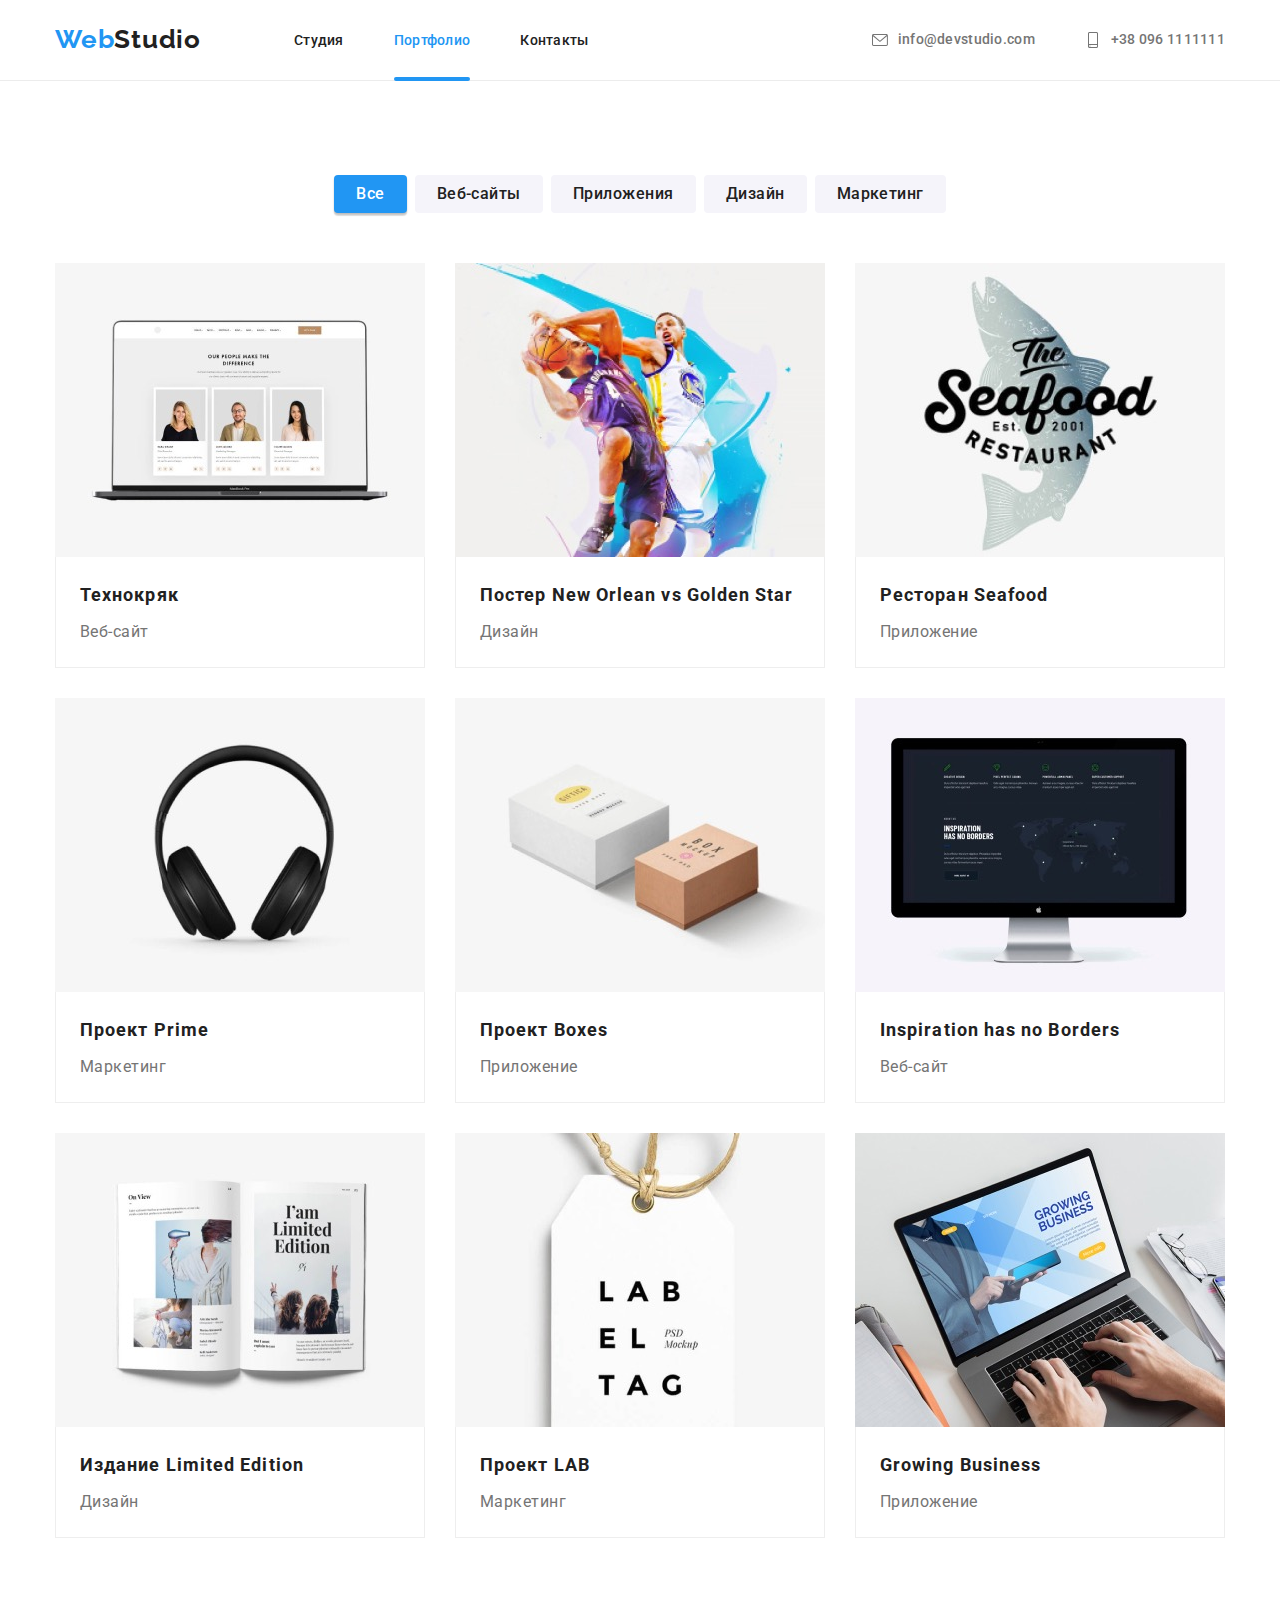
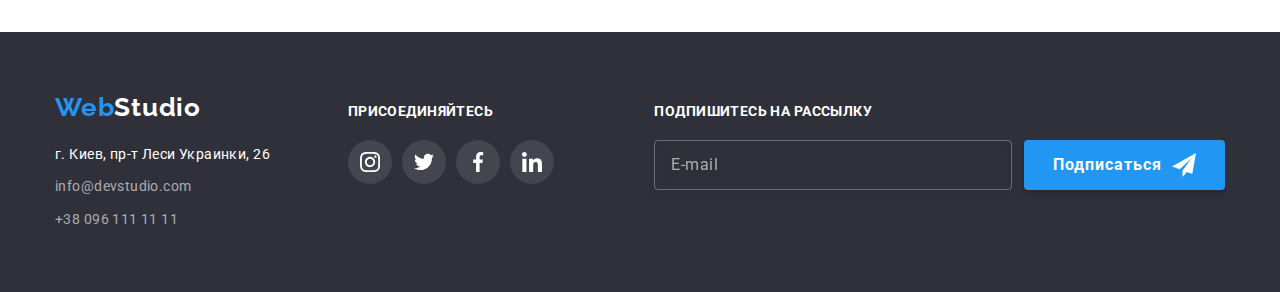
==== portfolio.html @ 7ea265f0 "initial commit" ====
<!DOCTYPE html>
<html lang="ru">

<head>
    <meta charset="UTF-8">
    <meta http-equiv="X-UA-Compatible" content="IE=edge">
    <meta name="viewport" content="width=device-width, initial-scale=1.0">
    <title>Портфолио</title>
    <link rel="preconnect" href="https://fonts.googleapis.com">
    <link rel="preconnect" href="https://fonts.gstatic.com" crossorigin>
    <link
        href="https://fonts.googleapis.com/css2?family=Raleway:wght@700&family=Roboto:wght@400;500;700;900&display=swap"
        rel="stylesheet">
    <link rel="stylesheet"
        href="https://cdnjs.cloudflare.com/ajax/libs/modern-normalize/1.1.0/modern-normalize.min.css">
    <link rel="stylesheet" href="./css/styles.css">
</head>

<body>
    <header class="header">
        <div class="container main-nav">
            <nav class="header-nav">
                <a class="header-logo link" href="./index.html"> Web<span class="studio-logo">Studio</span> </a>
                <ul class="header-list list">
                    <li class="header-item"><a class="header-link link" href="./index.html">Студия</a></li>
                    <li class="header-item"><a class="header-link link current" href="./portfolio.html">Портфолио</a>
                    </li>
                    <li class="header-item"><a class="header-link link" href="">Контакты</a></li>
                </ul>
            </nav>

            <ul class="header-contact list">
                <li class="header-contact-item ">
                    <a class="header-mail link" href="mailto:info@devstudio.com">
                        <svg class="mail-icon" width="16" height="16">
                            <use href="./images/icons.svg#icon-envelope"></use>
                        </svg>
                        info@devstudio.com
                    </a>
                </li>
                <li class="header-contact-item">
                    <a class="header-tel link" href="tel:+380961111111">
                        <svg class="tel-icon" width="16" height="16">
                            <use href="./images/icons.svg#icon-telephone"></use>
                        </svg>
                        +38 096 1111111

                    </a>
                </li>
            </ul>
        </div>
    </header>

    <main>

        <section class="products section">
            <h1 class="products-title visually-hidden">Наши продукты</h1>
            <div class="container">
                <ul class="products-nav list">
                    <li class="products-nav-item"><button class="products-nav-btn current-btn"
                            type="button">Все</button>
                    </li>
                    <li class="products-nav-item"><button class="products-nav-btn" type="button">Веб-сайты</button></li>
                    <li class="products-nav-item"><button class="products-nav-btn" type="button">Приложения</button>
                    </li>
                    <li class="products-nav-item"><button class="products-nav-btn" type="button">Дизайн</button></li>
                    <li class="products-nav-item"><button class="products-nav-btn" type="button">Маркетинг</button></li>
                </ul>


                <ul class="products-list list">

                    <li class="products-item">
                        <a class="products-link link" href="">
                            <div class="products-thumb">
                                <img src="./images/technocrack.jpg" alt="сайт Технокряк" width="370" height="294">
                                <div class="products-overlay">
                                    <p class="products-overlay-text">Технокряк это
                                        современная площадка
                                        распространения коронавируса. Компании
                                        используют эту платформу для цифрового шпионажа
                                        и атак на защищённые сервера
                                        конкурентов.</p>
                                </div>
                            </div>

                            <div class="border-wrap">
                                <h2 class="products-item-title">Технокряк</h2>
                                <p class="products-item-text">Веб-сайт</p>
                            </div>

                        </a>
                    </li>

                    <li class="products-item">
                        <a class="products-link link" href="">
                            <div class="products-thumb">
                                <img src="./images/poster-new-orleans.jpg" alt="постер New Orleans" width="370"
                                    height="294">
                                <div class="products-overlay">
                                    <p class="products-overlay-text">Технокряк это
                                        современная площадка
                                        распространения коронавируса. Компании
                                        используют эту платформу для цифрового шпионажа
                                        и атак на защищённые сервера
                                        конкурентов.</p>
                                </div>
                            </div>

                            <div class="border-wrap">
                                <h2 class="products-item-title">Постер <span lang="en">New Orlean vs Golden
                                        Star</span>
                                </h2>
                                <p class="products-item-text">Дизайн</p>
                            </div>
                        </a>
                    </li>

                    <li class="products-item"><a class="products-link link" href="">
                            <div class="products-thumb">
                                <img src="./images/seafood-rest.jpg" alt="лого приложения ресторана Seafood" width="370"
                                    height="294">
                                <div class="products-overlay">
                                    <p class="products-overlay-text">Технокряк это
                                        современная площадка
                                        распространения коронавируса. Компании
                                        используют эту платформу для цифрового шпионажа
                                        и атак на защищённые сервера
                                        конкурентов.</p>
                                </div>
                            </div>
                            <div class="border-wrap">
                                <h2 class="products-item-title">Ресторан <span lang="en">Seafood</span></h2>
                                <p class="products-item-text">Приложение</p>
                            </div>
                        </a>
                    </li>

                    <li class="products-item"><a class="products-link link" href="">
                            <div class="products-thumb">
                                <img src="./images/project-prime.jpg" alt="наушники" width="370" height="294">
                                <div class="products-overlay">
                                    <p class="products-overlay-text">Технокряк это
                                        современная площадка
                                        распространения коронавируса. Компании
                                        используют эту платформу для цифрового шпионажа
                                        и атак на защищённые сервера
                                        конкурентов.</p>
                                </div>
                            </div>
                            <div class="border-wrap">
                                <h2 class="products-item-title">Проект <span lang="en">Prime</span></h2>
                                <p class="products-item-text">Маркетинг</p>
                            </div>
                        </a>
                    </li>

                    <li class="products-item"><a class="products-link link" href="">
                            <div class="products-thumb">
                                <img src="./images/project-boxes.jpg" alt="проект boxes" width="370" height="294">
                                <div class="products-overlay">
                                    <p class="products-overlay-text">Технокряк это
                                        современная площадка
                                        распространения коронавируса. Компании
                                        используют эту платформу для цифрового шпионажа
                                        и атак на защищённые сервера
                                        конкурентов.</p>
                                </div>
                            </div>

                            <div class="border-wrap">
                                <h2 class="products-item-title">Проект <span lang="en">Boxes</span></h2>
                                <p class="products-item-text">Приложение</p>
                            </div>

                        </a>
                    </li>

                    <li class="products-item"><a class="products-link link" href="">
                            <div class="products-thumb">
                                <img src="./images/insp-no-borders.jpg" alt="сайт Inspiration has no Borders"
                                    width="370" height="294">
                                <div class="products-overlay">
                                    <p class="products-overlay-text">Технокряк это
                                        современная площадка
                                        распространения коронавируса. Компании
                                        используют эту платформу для цифрового шпионажа
                                        и атак на защищённые сервера
                                        конкурентов.</p>
                                </div>
                            </div>

                            <div class="border-wrap">
                                <h2 class="products-item-title" lang="en">Inspiration has no Borders</h2>
                                <p class="products-item-text">Веб-сайт</p>
                            </div>
                        </a>
                    </li>
                    <li class="products-item"><a class="products-link link" href="">
                            <div class="products-thumb">
                                <img src="./images/lim-edition.jpg" alt="фото журнала Limited Edition" width="370"
                                    height="294">
                                <div class="products-overlay">
                                    <p class="products-overlay-text">Технокряк это
                                        современная площадка
                                        распространения коронавируса. Компании
                                        используют эту платформу для цифрового шпионажа
                                        и атак на защищённые сервера
                                        конкурентов.</p>
                                </div>
                            </div>

                            <div class="border-wrap">
                                <h2 class="products-item-title">Издание <span lang="en">Limited Edition</span></h2>
                                <p class="products-item-text">Дизайн</p>
                            </div>
                        </a>
                    </li>

                    <li class="products-item"><a class="products-link link" href="">
                            <div class="products-thumb">
                                <img src="./images/project-lab.jpg" alt="лого проекта LAB" width="370" height="294">
                                <div class="products-overlay">
                                    <p class="products-overlay-text">Технокряк это
                                        современная площадка
                                        распространения коронавируса. Компании
                                        используют эту платформу для цифрового шпионажа
                                        и атак на защищённые сервера
                                        конкурентов.</p>
                                </div>
                            </div>

                            <div class="border-wrap">
                                <h2 class="products-item-title">Проект <span lang="en">LAB</span></h2>
                                <p class="products-item-text">Маркетинг</p>
                            </div>
                        </a>
                    </li>

                    <li class="products-item"><a class="products-link link" href="">
                            <div class="products-thumb">
                                <img src="./images/growing-business.jpg" alt="приложение Growing Business на компьютере"
                                    width="370" height="294">
                                <div class="products-overlay">
                                    <p class="products-overlay-text">Технокряк это
                                        современная площадка
                                        распространения коронавируса. Компании
                                        используют эту платформу для цифрового шпионажа
                                        и атак на защищённые сервера
                                        конкурентов.</p>
                                </div>
                            </div>

                            <div class="border-wrap">
                                <h2 class="products-item-title" lang="en">Growing Business</h2>
                                <p class="products-item-text">Приложение</p>
                            </div>

                        </a>
                    </li>
                </ul>
            </div>
        </section>

    </main>
    <footer class="footer">
        <div class="footer-container container">
            <div class="footer-address-block">
                <a class="footer-logo link" href="./index.html">
                    Web<span class="footer-studio-logo">Studio</span></a>
                <address class="footer-address">
                    <ul class="footer-list list">
                        <li class="footer-item"><a class="footer-address-link link"
                                href=" https://goo.gl/maps/7TcgNuWg4YXk1nS88">
                                г.
                                Киев, пр-т Леси Украинки,
                                26</a></li>
                        <li class="footer-item">
                            <a class="footer-mail link" href="mailto:info@devstudio.com">info@devstudio.com</a></li>
                        <li class="footer-item">
                            <a class="footer-tel link" href="tel:+380961111111">+38 096 111 11 11</a></li>
                    </ul>
                </address>
            </div>

            <div class="social-footer">
                <p class="social-footer-title">Присоединяйтесь</p>
                <ul class="social-footer-list list">
                    <li class="social-footer-item">
                        <a href="" class="social-footer-link">
                            <svg class="social-footer-icon" width="20" height="20">
                                <use href="./images/icons.svg#icon-instagram">
                                </use>
                            </svg>
                        </a>
                    </li>
                    <li class="social-footer-item">
                        <a href="" class="social-footer-link">
                            <svg class="social-footer-icon" width="20" height="20">
                                <use href="./images/icons.svg#icon-twitter">
                                </use>
                            </svg>
                        </a>
                    </li>
                    <li class="social-footer-item">
                        <a href="" class="social-footer-link">
                            <svg class="social-footer-icon" width="20" height="20">
                                <use href="./images/icons.svg#icon-facebook">
                                </use>
                            </svg>
                        </a>
                    </li>
                    <li class="social-footer-item">
                        <a href="" class="social-footer-link">
                            <svg class="social-footer-icon" width="20" height="20">
                                <use href="./images/icons.svg#icon-linkedin">
                                </use>
                            </svg>
                        </a>
                    </li>
                </ul>
            </div>

            <div class="sign-up">
                <p class="sign-up-title">Подпишитесь на рассылку</p>

                <form action="#">
                    <div class="sign-up-form"> <label>
                            <input type="email" name="user-email" class="sign-up-input" placeholder="E-mail">
                        </label>
                        <button type="submit" class="sign-up-btn">Подписаться
                            <svg class="sign-up-icon" width="24" height="24">
                                <use href="./images/icons.svg#icon-signup"></use>
                            </svg>
                        </button>
                    </div>
                </form>

            </div>
        </div>
    </footer>
</body>

</html>
---- css/styles.css ----
:root {
  --white-color: #ffffff;
  --black-color: #212121;
  --gray-color: #757575;
  --ash-color: #f5f4fa;
  --light-gray-color: rgba(255, 255, 255, 0.6);
  --dark-gray-color: #2f303a;
  --accent-color: #2196f3;
  --btn-hover-color: #188ce8;
  --icons-gray: #afb1b8;

  --cubic: cubic-bezier(0.4, 0, 0.2, 1);
  --transition-time: 250ms;
}

/* .............UTILITIES................ */

.visually-hidden {
  position: absolute;
  width: 1px;
  height: 1px;
  margin: -1px;
  border: 0;
  padding: 0;
  white-space: nowrap;
  clip-path: inset(100%);
  clip: rect(0 0 0 0);
  overflow: hidden;
}

a {
  text-decoration: none;
}

p,
h1,
h2,
h3,
h4,
h5,
h6 {
  margin: 0;
}

ul {
  margin: 0;
  padding: 0;
}

body {
  font-family: "Roboto", sans-serif;
  color: var(--black-color);
}

img {
  display: block;
  max-width: 100%;
  height: auto;
}

button {
  cursor: pointer;
}

.list {
  list-style: none;
}

.link {
  text-decoration: none;
}

.section {
  padding-top: 94px;
  padding-bottom: 94px;
}

.container {
  width: 1200px;
  padding: 0 15px;
  margin: 0 auto;
}

/* .............LOGO................ */

.header-logo,
.footer-logo {
  font-family: "Raleway", sans-serif;
  font-weight: 700;
  font-size: 26px;
  line-height: 1.19;
  letter-spacing: 0.03em;
  color: var(--accent-color);
}

.header-logo {
  display: block;
  padding-top: 24px;
  padding-bottom: 25px;
  margin-right: 93px;
}

.studio-logo {
  font-family: "Raleway", sans-serif;
  font-weight: 700;
  font-size: 26px;
  line-height: 1.19;
  letter-spacing: 0.03em;
  color: var(--black-color);
}

.footer-studio-logo {
  font-family: "Raleway", sans-serif;
  font-weight: 700;
  font-size: 26px;
  line-height: 1.19;
  letter-spacing: 0.03em;
  color: var(--white-color);
}

/* ----------------------- STUDIO --------------------- */

/* .............HEADER................ */

.header {
  border-bottom: 1px solid #ececec;
}

.main-nav,
.header-list {
  display: flex;
  align-items: center;
}

.header-nav {
  display: flex;
  margin-right: auto;
}

.header-link.current:after {
  content: "";
  position: absolute;
  bottom: -1px;
  left: 0;

  width: 100%;
  height: 4px;

  background: var(--accent-color);
  border-radius: 2px;
}

.header-item:not(:last-child) {
  margin-right: 50px;
}

.header-link {
  transition: color var(--transition-time) var(--cubic);

  position: relative;
  padding: 32px 0 32px 0;

  font-weight: 500;
  font-size: 14px;
  line-height: 1.14;
  letter-spacing: 0.02em;
  color: var(--black-color);
}

.header-contact {
  display: flex;
}

.header-contact-item:not(:last-child) {
  margin-right: 50px;
}

.header-contact-item {
  display: flex;
  align-items: center;
}

.header-link:hover,
.header-link:focus,
.header-mail:hover,
.header-mail:focus,
.header-tel:hover,
.header-tel:focus,
.header-list .link.current {
  color: var(--accent-color);
}

.header-link:hover,
.header-link:focus,
.header-mail:hover,
.header-mail:focus,
.header-tel:hover,
.header-tel:focus {
  color: var(--accent-color);
}

.header-mail,
.header-tel {
  transition: color var(--transition-time) var(--cubic);

  display: flex;
  padding: 32px 0 32px 0;
  font-weight: 500;
  font-size: 14px;
  line-height: 1.14;
  letter-spacing: 0.02em;
  color: var(--gray-color);
}

.mail-icon,
.tel-icon {
  margin-right: 10px;
  fill: currentColor;
}

/* .............HERO................ */

.hero {
  margin-left: auto;
  margin-right: auto;

  background-color: var(--dark-gray-color);
  background-image: linear-gradient(
      rgba(47, 48, 58, 0.4),
      rgba(47, 48, 58, 0.4)
    ),
    url(../images/hero-bg.jpg);
  background-repeat: no-repeat;
  background-position: center;
  background-size: cover;
  max-width: 1600px;
}

.hero.section {
  padding-top: 200px;
  padding-bottom: 200px;
}

.hero-title {
  margin-bottom: 30px;
  margin-left: auto;
  margin-right: auto;
  max-width: 696px;

  font-weight: 900;
  font-size: 44px;
  line-height: 1.36;
  text-align: center;
  letter-spacing: 0.06em;
  text-transform: uppercase;
  color: var(--white-color);
}

.hero-btn {
  transition: background-color var(--transition-time) var(--cubic);

  display: flex;
  margin-left: auto;
  margin-right: auto;
  padding: 10px 32px;

  font-family: inherit;
  font-weight: 700;
  font-size: 16px;
  line-height: 1.87;
  align-items: center;
  text-align: center;
  letter-spacing: 0.06em;

  background-color: var(--accent-color);
  color: var(--white-color);
  box-shadow: 0px 4px 4px rgba(0, 0, 0, 0.15);
  border-radius: 4px;
  border: none;
}

.hero-btn:hover,
.hero-btn:focus {
  background-color: var(--btn-hover-color);
}

/* .............MODAL............... */

.backdrop {
  position: fixed;
  left: 0px;
  top: 0px;
  z-index: 999;

  opacity: 1;
  transition: opacity var(--transition-time) var(--cubic);

  width: 100%;
  height: 100%;

  background: rgba(0, 0, 0, 0.2);
}

.backdrop.is-hidden {
  visibility: 0;
  opacity: 0;
  pointer-events: none;
}

.backdrop.is-hidden .modal {
  transform: translate(-50%, -50%) scale(0.5);
}

.modal {
  position: absolute;
  top: 50%;
  left: 50%;

  padding: 40px;

  transform: translate(-50%, -50%) scale(1);
  transition: transform var(--transition-time) var(--cubic);

  min-height: 581px;
  min-width: 528px;

  background: var(--white-color);
  box-shadow: 0px 1px 3px rgba(0, 0, 0, 0.12), 0px 1px 1px rgba(0, 0, 0, 0.14),
    0px 2px 1px rgba(0, 0, 0, 0.2);
  border-radius: 4px;
}

.modal-title {
  margin-bottom: 30px;

  font-weight: 700;
  font-size: 20px;
  line-height: 1.15;
  text-align: center;
  letter-spacing: 0.03em;

  color: var(--black-color);
}

.modal-form-field {
  margin-bottom: 10px;
}

.modal-form-field:nth-child(4n) {
  margin-bottom: 18px;
}

.modal-form-field:nth-child(5n) {
  margin-bottom: 32px;
}

.modal-input, 
.feedback-txt {
  border: 1px solid rgba(33, 33, 33, 0.2);
  border-radius: 4px;
  outline: none;
  color: var(--gray-color);

  font-size: 16px;
  line-height: 1.16
  letter-spacing: 0.01em;
  transition: border-color var(--transition-time) var(--cubic);
  cursor: pointer;
}

.modal-input-wrap {
  position: relative;
  width: 100%;
  height: 40px;
}

.modal-input {
  width: 100%;
  height: 40px;
  padding-right: 10px;
  padding-left: 42px;
}

.input-icon {
  position: absolute;
  top: 50%;
  transform: translateY(-50%);
  left: 12px;

  transition: fill var(--transition-time) var(--cubic);
}

.modal-input:focus {
  border-color: var(--accent-color);
}

.modal-input:focus + .input-icon {
  fill: var(--accent-color);
}

.input-title {
  display: block;
  margin-bottom: 4px;

  font-size: 12px;
  line-height: 1.16
  letter-spacing: 0.01em;

  color: var(--gray-color);
}

.feedback-txt {
  width: 100%;
  height: 120px;
  padding: 12px 16px;
  resize: none;

}

.feedback-txt:focus {
  border-color: var(--accent-color);
}

.feedback-txt::placeholder {
  font-size: 14px;
  line-height: 1.16;
  letter-spacing: 0.01em;

  color: rgba(117, 117, 117, 0.5);
}

.terms-check {
  font-size: 14px;
  line-height: 1.71;
  letter-spacing: 0.03em; 

  display: flex;
  align-items: center;
  justify-content: center;
  color: var(--gray-color);
}

.terms-check span {
  width: 16px;
  height: 15px;
  border: 2px solid var(--black-color);
  border-radius: 2px;

  transition: background-color var(--transition-time) var(--cubic), border var(--transition-time) var(--cubic);

  display: flex;
  margin-right: 6px;
}

.icon-check {
  fill: transparent;

  transition: fill var(--transition-time) var(--cubic);
}


.modal-check:checked + .terms-check span {
  background-color: var(--accent-color);
  border: none;
}


.modal-check:checked + .terms-check span .icon-check {
  fill: var(--white-color);
}


.terms-link {
  font-size: 14px;
  line-height: 1.71;
  letter-spacing: 0.03em;

  text-decoration: underline;
  text-decoration-skip-ink: none;

  color: var(--accent-color);
}

.submit-btn {
  display: flex;
  margin: auto auto;
  padding: 10px 55px;
  align-items: center;
  text-align: center;

  background-color: var(--accent-color);
  box-shadow: 0px 4px 4px rgba(0, 0, 0, 0.15);
  border-radius: 4px;
  border: none;

  color: var(--white-color);
  font-family: inherit;
  font-weight: 700;
  font-size: 16px;
  line-height: 1.87;
  letter-spacing: 0.06em;

  transition: background-color var(--transition-time) var(--cubic);
}

.submit-btn:hover, 
.submit-btn:focus {
  background-color: var(--btn-hover-color);
}

.close-btn {
  position: absolute;
  top: 8px;
  right: 8px;

  width: 30px;
  height: 30px;

  color: var(--black-color);
  background: var(--white-color);
  border: 1px solid rgba(0, 0, 0, 0.1);
  border-radius: 50%;

  transition: color var(--transition-time) var(--cubic);
}

.close-icon {
  position: absolute;
  top: 50%;
  left: 50%;
  transform: translate(-50%, -50%);

  fill: currentColor;
}

.close-btn:hover,
.close-btn:focus {
  color: var(--accent-color);
} 

/* .............ABOUT................ */

.about-list {
  display: flex;
}

.about-item {
  flex-basis: calc((100% - 60px) / 4);
}

.about-item:not(:last-child) {
  margin-right: 30px;
}

.about-item-title {
  margin-bottom: 10px;

  font-weight: 700;
  font-size: 14px;
  line-height: 1.14;
  letter-spacing: 0.03em;
  text-transform: uppercase;
  color: var(--black-color);
}

.about-item-text {
  font-size: 14px;
  line-height: 1.71;
  letter-spacing: 0.03em;
  color: var(--gray-color);
}

.icon-box {
  display: flex;
  justify-content: center;
  align-items: center;
  margin-bottom: 30px;
  width: 270px;
  height: 120px;
  background-color: var(--ash-color);
}

/* .............WHAT WE DO................ */

.we-do.section {
  padding-top: 0px;
}

.we-do-title {
  margin-bottom: 50px;

  font-weight: 700;
  font-size: 36px;
  line-height: 1.17;
  text-align: center;
  letter-spacing: 0.03em;
  color: var(--black-color);
}

.we-do-list {
  display: flex;
}

.we-do-item:not(:last-child) {
  margin-right: 30px;
}

.we-do-item {
  flex-basis: calc((100% - 60px) / 3);
}

.we-do-thumb {
  position: relative;
}

.we-do-box {
  position: absolute;
  bottom: 0;
  left: 0;
  width: 370px;
  height: 70px;

  display: flex;
  justify-content: center;
  align-items: center;

  background: rgba(47, 48, 58, 0.8);
}

.we-do-text {
  font-weight: 700;
  font-size: 14px;
  line-height: 1.14;
  letter-spacing: 0.03em;
  text-transform: uppercase;

  color: var(--white-color);
}

/* .............TEAM................ */

.team {
  background-color: var(--ash-color);
}

.team-title {
  margin-bottom: 50px;

  font-weight: 700;
  font-size: 36px;
  line-height: 1.17;
  text-align: center;
  letter-spacing: 0.03em;
  color: var(--black-color);
}

.team-list {
  display: flex;
}

.team-item {
  flex-basis: calc((100% - 60px) / 4);

  background-color: var(--white-color);
  box-shadow: 0px 1px 3px rgba(0, 0, 0, 0.12), 0px 1px 1px rgba(0, 0, 0, 0.14),
    0px 2px 1px rgba(0, 0, 0, 0.2);
  border-radius: 0px 0px 4px 4px;
}

.team-item:not(:last-child) {
  margin-right: 30px;
}

.team-content {
  padding: 30px 32px;
  text-align: center;
}

.team-name {
  margin-bottom: 10px;

  font-weight: 500;
  font-size: 16px;
  line-height: 1.19;
  letter-spacing: 0.03em;
  color: var(--black-color);
}

.team-job {
  margin-bottom: 16px;

  font-size: 16px;
  line-height: 1.19;
  letter-spacing: 0.03em;
  color: var(--gray-color);
}

.team-social-list {
  display: flex;
  justify-content: center;
}

.team-social-item {
  width: 44px;
  height: 44px;
}

.team-social-item:not(:last-child) {
  margin-right: 10px;
}

.team-social-link {
  transition: background-color var(--transition-time) var(--cubic);

  display: flex;
  align-items: center;
  justify-content: center;

  width: 100%;
  height: 100%;
  border-radius: 50%;
}

.team-social-link:hover,
.team-social-link:focus {
  background-color: var(--accent-color);
}

.team-social-link:hover .team-social-icon,
.team-social-link:focus .team-social-icon {
  fill: var(--white-color);
}

.team-social-icon {
  transition: fill var(--transition-time) var(--cubic);

  fill: var(--icons-gray);
}

/* .............CLIENTS................ */

.clients-title {
  margin-bottom: 50px;

  font-weight: 700;
  font-size: 36px;
  line-height: 1.17;
  text-align: center;
  letter-spacing: 0.03em;
  color: var(--black-color);
}

.clients-list {
  display: flex;
}

.clients-item {
  display: flex;
  justify-content: center;
  align-items: center;
}

.clients-item:not(:last-child) {
  margin-right: 30px;
}

.clients-link {
  transition: border var(--transition-time) var(--cubic),
    color var(--transition-time) var(--cubic);

  display: flex;
  justify-content: center;
  align-items: center;

  width: 170px;
  height: 92px;

  color: var(--icons-gray);
  border: 1px solid var(--icons-gray);
  border-radius: 4px;
}

.clients-link:hover,
.clients-link:focus {
  border-color: var(--accent-color);
  color: var(--accent-color);
}

.clients-icon {
  transition: fill var(--transition-time) var(--cubic);

  fill: currentColor;
}

/* .............FOOTER................ */

.footer {
  background-color: var(--dark-gray-color);
}

.footer {
  display: flex;
  padding-top: 60px;
  padding-bottom: 60px;
}

.footer-container {
  display: flex;
  justify-content: space-between;
  align-items: baseline;
}

.footer-address-block {
  max-width: 231px;
  margin-right: 70px;
}

.footer-logo {
  display: flex;
  margin-bottom: 20px;
}

.footer-item:not(:last-child) {
  margin-bottom: 9px;
}

.footer-address-link {
  display: flex;
  font-style: normal;
  font-size: 14px;
  line-height: 1.71;
  letter-spacing: 0.03em;
  color: var(--white-color);
}

.footer-mail,
.footer-tel {
  transition: color var(--transition-time) var(--cubic);

  font-style: normal;
  font-size: 14px;
  line-height: 1.71;
  letter-spacing: 0.03em;
  color: var(--light-gray-color);
}

.footer-mail:hover,
.footer-mail:focus,
.footer-tel:hover,
.footer-tel:focus {
  color: var(--accent-color);
}

.social-footer {
  margin-right: 93px;
}

.social-footer-title {
  display: flex;
  margin-bottom: 20px;
  font-weight: 700;
  font-size: 14px;
  line-height: 1.14;
  letter-spacing: 0.03em;
  text-transform: uppercase;
  color: var(--white-color);
}

.social-footer-list {
  display: flex;
}

.social-footer-item {
  width: 44px;
  height: 44px;
}

.social-footer-item:not(:last-child) {
  margin-right: 10px;
}

.social-footer-link {
  transition: background-color var(--transition-time) var(--cubic);

  width: 100%;
  height: 100%;
  border-radius: 50%;

  display: flex;
  align-items: center;
  justify-content: center;
  background-color: rgba(255, 255, 255, 0.1);
}

.social-footer-link:hover,
.social-footer-link:focus {
  background-color: var(--accent-color);
}

.social-footer-icon {
  fill: var(--white-color);
}

.sign-up-form {
  display: flex;
}

.sign-up-title {
  display: flex;
  margin-bottom: 20px;

  font-weight: 700;
  font-size: 14px;
  line-height: 1.14;
  letter-spacing: 0.03em;
  text-transform: uppercase;

  color: var(--white-color);
}

.sign-up-input {
  width: 358px;
  height: 50px;
  padding: 15px 16px;
  margin-right: 12px;

  color: var(--white-color);
  background-color: transparent;
  border: 1px solid rgba(255, 255, 255, 0.3);
  filter: drop-shadow(0px 4px 4px rgba(0, 0, 0, 0.15));
  border-radius: 4px;
  outline: none;

  transition: border-color var(--transition-time) var(--cubic);

  cursor: pointer;
}

.sign-up-input::placeholder {
  font-size: 16px;
  line-height: 1.25;
  display: flex;
  align-items: center;
  letter-spacing: 0.03em;

  color: rgba(255, 255, 255, 0.6);

  transition: color var(--transition-time) var(--cubic);
}

.sign-up-input:focus {
  border-color: var(--accent-color);
}

.sign-up-input:focus::placeholder {
  color: var(--white-color);
}

.sign-up-btn {
  height: 50px;
  padding: 10px 29px;

  display: flex;
  align-items: center;
  text-align: center;

  font-family: inherit;
  font-weight: 700;
  font-size: 16px;
  line-height: 1.87;
  letter-spacing: 0.06em;

  background-color: var(--accent-color);
  box-shadow: 0px 4px 4px rgba(0, 0, 0, 0.15);
  border-radius: 4px;
  border: none;
  color: var(--white-color);

  transition: background-color var(--transition-time) var(--cubic);
}

.sign-up-btn:hover,
.sign-up-btn:focus {
  background-color: var(--btn-hover-color);
}

.sign-up-icon {
  margin-left: 10px;

  fill: var(--white-color);
}



/* ----------------------- PORTFOLIO --------------------- */

/* .............PRODUCTS................ */

.products-nav {
  display: flex;
  justify-content: center;
  margin-bottom: 50px;
}

.products-nav-item:not(:last-child) {
  margin-right: 8px;
}

.products-nav-btn {
  transition: background-color var(--transition-time) var(--cubic),
    color var(--transition-time) var(--cubic),
    box-shadow var(--transition-time) var(--cubic);

  padding: 6px 22px 6px 22px;

  font-family: inherit;
  font-weight: 500;
  font-size: 16px;
  line-height: 1.62;
  text-align: center;
  letter-spacing: 0.03em;
  border-radius: 4px;
  outline: none;
  border: none;

  color: var(--black-color);
  background-color: var(--ash-color);
}

.products-nav-btn:hover,
.products-nav-btn:focus,
.products-nav .products-nav-btn.current-btn {
  color: var(--white-color);
  background: var(--accent-color);
  box-shadow: 0px 3px 1px rgba(0, 0, 0, 0.1), 0px 1px 2px rgba(0, 0, 0, 0.08),
    0px 2px 2px rgba(0, 0, 0, 0.12);
}

.products-list {
  display: flex;
  flex-wrap: wrap;
}

.products-item {
  flex-basis: calc((100% - 60px) / 3);
  margin-right: 30px;
  margin-bottom: 30px;
}

.products-item:hover {
  box-shadow: 0px 1px 1px rgba(0, 0, 0, 0.12), 0px 4px 4px rgba(0, 0, 0, 0.06),
    1px 4px 6px rgba(0, 0, 0, 0.16);
}

.products-link {
  display: block;

  transition: box-shadow var(--transition-time) var(--cubic);
}

.products-link:hover,
.products-link:focus {
  box-shadow: 0px 1px 1px rgba(0, 0, 0, 0.12), 0px 4px 4px rgba(0, 0, 0, 0.06),
    1px 4px 6px rgba(0, 0, 0, 0.16);
}

.products-item:nth-child(3n) {
  margin-right: 0;
}

.products-item:nth-last-child(-n + 3) {
  margin-bottom: 0px;
}

.products-thumb {
  position: relative;
  overflow: hidden;
}

.products-overlay {
  position: absolute;
  width: 100%;
  height: 100%;
  top: 0;
  left: 0;

  background-color: rgba(33, 150, 243, 0.9);
}

.products-overlay-text {
  position: absolute;
  top: 0;
  left: 0;

  opacity: 0;

  padding: 63px 24px;
  font-size: 18px;
  line-height: 1.56;
  letter-spacing: 0.03em;

  color: var(--white-color);
}

.products-overlay,
.products-overlay-text {
  transform: translateY(101%);
  transition: transform var(--transition-time) var(--cubic),
    opacity var(--transition-time) var(--cubic);
}

.products-item:hover .products-overlay,
.products-item:hover .products-overlay-text,
.products-link:focus .products-overlay,
.products-link:focus .products-overlay-text {
  transform: translateY(0);
  opacity: 1;
}

.border-wrap {
  border: 1px solid #eeeeee;
  border-top: 0px;
  padding: 20px 24px;
}

.products-item-title {
  margin-bottom: 4px;

  font-weight: 700;
  font-size: 18px;
  line-height: 2;
  letter-spacing: 0.06em;
  color: var(--black-color);
}

.products-item-text {
  font-weight: 400;
  font-size: 16px;
  line-height: 1.87;
  letter-spacing: 0.03em;
  color: var(--gray-color);
}
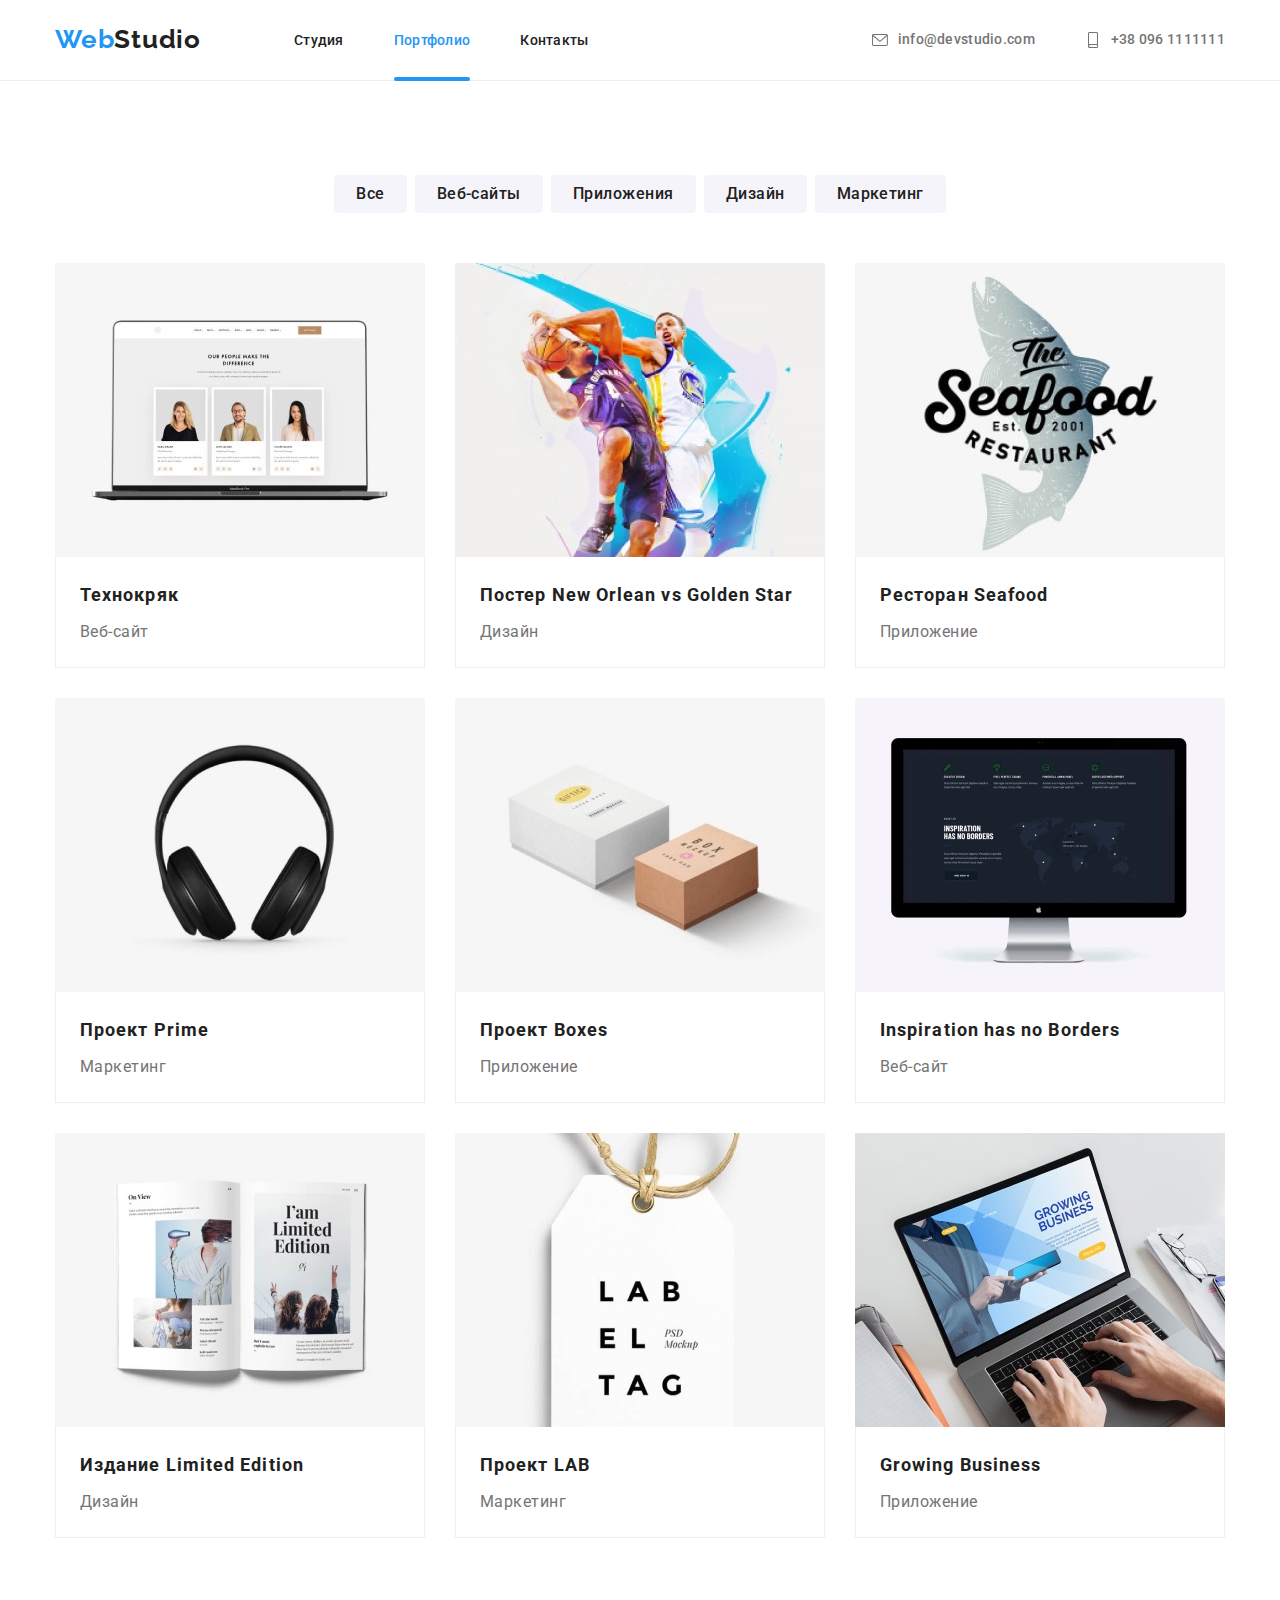
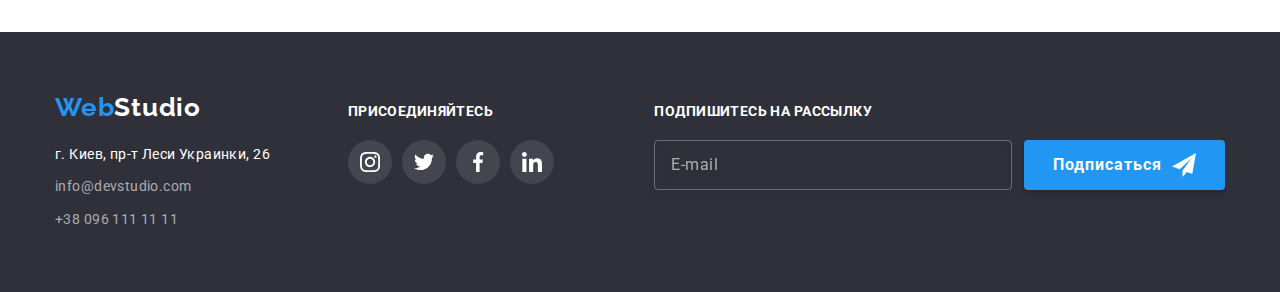
==== commit d6c8ab61: "BEM methodology used" ====
--- a/portfolio.html
+++ b/portfolio.html
@@ -19,32 +19,32 @@
 <body>
     <header class="header">
         <div class="container main-nav">
-            <nav class="header-nav">
-                <a class="header-logo link" href="./index.html"> Web<span class="studio-logo">Studio</span> </a>
-                <ul class="header-list list">
-                    <li class="header-item"><a class="header-link link" href="./index.html">Студия</a></li>
-                    <li class="header-item"><a class="header-link link current" href="./portfolio.html">Портфолио</a>
-                    </li>
-                    <li class="header-item"><a class="header-link link" href="">Контакты</a></li>
+            <nav class="header__nav">
+                <a class="header__logo link" href="./index.html"> Web<span class="studio__logo">Studio</span> </a>
+                <ul class="header__list list">
+                    <li class="header__item"><a class="header__link link" href="./index.html">Студия</a>
+                    </li>
+                    <li class="header__item"><a class="header__link link current" href="./portfolio.html">Портфолио</a>
+                    </li>
+                    <li class="header__item"><a class="header__link link" href="">Контакты</a></li>
                 </ul>
             </nav>
 
-            <ul class="header-contact list">
-                <li class="header-contact-item ">
-                    <a class="header-mail link" href="mailto:info@devstudio.com">
-                        <svg class="mail-icon" width="16" height="16">
+            <ul class="header-contact__list list">
+                <li class="header-contact__item ">
+                    <a class="header-mail__link link" href="mailto:info@devstudio.com">
+                        <svg class="mail__icon" width="16" height="16">
                             <use href="./images/icons.svg#icon-envelope"></use>
                         </svg>
                         info@devstudio.com
                     </a>
                 </li>
-                <li class="header-contact-item">
-                    <a class="header-tel link" href="tel:+380961111111">
-                        <svg class="tel-icon" width="16" height="16">
+                <li class="header-contact__item">
+                    <a class="header-tel__link link" href="tel:+380961111111">
+                        <svg class="tel__icon" width="16" height="16">
                             <use href="./images/icons.svg#icon-telephone"></use>
                         </svg>
                         +38 096 1111111
-
                     </a>
                 </li>
             </ul>
@@ -54,206 +54,208 @@
     <main>
 
         <section class="products section">
-            <h1 class="products-title visually-hidden">Наши продукты</h1>
+            <h1 class="products__title visually-hidden">Наши продукты</h1>
             <div class="container">
-                <ul class="products-nav list">
-                    <li class="products-nav-item"><button class="products-nav-btn current-btn"
+                <ul class="products__nav list">
+                    <li class="products-nav__item"><button class="products-nav__btn current__btn"
                             type="button">Все</button>
                     </li>
-                    <li class="products-nav-item"><button class="products-nav-btn" type="button">Веб-сайты</button></li>
-                    <li class="products-nav-item"><button class="products-nav-btn" type="button">Приложения</button>
-                    </li>
-                    <li class="products-nav-item"><button class="products-nav-btn" type="button">Дизайн</button></li>
-                    <li class="products-nav-item"><button class="products-nav-btn" type="button">Маркетинг</button></li>
+                    <li class="products-nav__item"><button class="products-nav__btn" type="button">Веб-сайты</button>
+                    </li>
+                    <li class="products-nav__item"><button class="products-nav__btn" type="button">Приложения</button>
+                    </li>
+                    <li class="products-nav__item"><button class="products-nav__btn" type="button">Дизайн</button></li>
+                    <li class="products-nav__item"><button class="products-nav__btn" type="button">Маркетинг</button>
+                    </li>
                 </ul>
 
 
-                <ul class="products-list list">
-
-                    <li class="products-item">
-                        <a class="products-link link" href="">
-                            <div class="products-thumb">
+                <ul class="products__list list">
+
+                    <li class="products__item">
+                        <a class="products__link link" href="">
+                            <div class="products__thumb">
                                 <img src="./images/technocrack.jpg" alt="сайт Технокряк" width="370" height="294">
-                                <div class="products-overlay">
-                                    <p class="products-overlay-text">Технокряк это
-                                        современная площадка
-                                        распространения коронавируса. Компании
-                                        используют эту платформу для цифрового шпионажа
-                                        и атак на защищённые сервера
-                                        конкурентов.</p>
-                                </div>
-                            </div>
-
-                            <div class="border-wrap">
-                                <h2 class="products-item-title">Технокряк</h2>
-                                <p class="products-item-text">Веб-сайт</p>
-                            </div>
-
-                        </a>
-                    </li>
-
-                    <li class="products-item">
-                        <a class="products-link link" href="">
-                            <div class="products-thumb">
+                                <div class="products__overlay">
+                                    <p class="products-overlay__text">Технокряк это
+                                        современная площадка
+                                        распространения коронавируса. Компании
+                                        используют эту платформу для цифрового шпионажа
+                                        и атак на защищённые сервера
+                                        конкурентов.</p>
+                                </div>
+                            </div>
+
+                            <div class="border__wrap">
+                                <h2 class="products-item__title">Технокряк</h2>
+                                <p class="products-item__text">Веб-сайт</p>
+                            </div>
+
+                        </a>
+                    </li>
+
+                    <li class="products__item">
+                        <a class="products__link link" href="">
+                            <div class="products__thumb">
                                 <img src="./images/poster-new-orleans.jpg" alt="постер New Orleans" width="370"
                                     height="294">
-                                <div class="products-overlay">
-                                    <p class="products-overlay-text">Технокряк это
-                                        современная площадка
-                                        распространения коронавируса. Компании
-                                        используют эту платформу для цифрового шпионажа
-                                        и атак на защищённые сервера
-                                        конкурентов.</p>
-                                </div>
-                            </div>
-
-                            <div class="border-wrap">
-                                <h2 class="products-item-title">Постер <span lang="en">New Orlean vs Golden
+                                <div class="products__overlay">
+                                    <p class="products-overlay__text">Технокряк это
+                                        современная площадка
+                                        распространения коронавируса. Компании
+                                        используют эту платформу для цифрового шпионажа
+                                        и атак на защищённые сервера
+                                        конкурентов.</p>
+                                </div>
+                            </div>
+
+                            <div class="border__wrap">
+                                <h2 class="products-item__title">Постер <span lang="en">New Orlean vs Golden
                                         Star</span>
                                 </h2>
-                                <p class="products-item-text">Дизайн</p>
-                            </div>
-                        </a>
-                    </li>
-
-                    <li class="products-item"><a class="products-link link" href="">
-                            <div class="products-thumb">
+                                <p class="products-item__text">Дизайн</p>
+                            </div>
+                        </a>
+                    </li>
+
+                    <li class="products__item"><a class="products__link link" href="">
+                            <div class="products__thumb">
                                 <img src="./images/seafood-rest.jpg" alt="лого приложения ресторана Seafood" width="370"
                                     height="294">
-                                <div class="products-overlay">
-                                    <p class="products-overlay-text">Технокряк это
-                                        современная площадка
-                                        распространения коронавируса. Компании
-                                        используют эту платформу для цифрового шпионажа
-                                        и атак на защищённые сервера
-                                        конкурентов.</p>
-                                </div>
-                            </div>
-                            <div class="border-wrap">
-                                <h2 class="products-item-title">Ресторан <span lang="en">Seafood</span></h2>
-                                <p class="products-item-text">Приложение</p>
-                            </div>
-                        </a>
-                    </li>
-
-                    <li class="products-item"><a class="products-link link" href="">
-                            <div class="products-thumb">
+                                <div class="products__overlay">
+                                    <p class="products-overlay__text">Технокряк это
+                                        современная площадка
+                                        распространения коронавируса. Компании
+                                        используют эту платформу для цифрового шпионажа
+                                        и атак на защищённые сервера
+                                        конкурентов.</p>
+                                </div>
+                            </div>
+                            <div class="border__wrap">
+                                <h2 class="products-item__title">Ресторан <span lang="en">Seafood</span></h2>
+                                <p class="products-item__text">Приложение</p>
+                            </div>
+                        </a>
+                    </li>
+
+                    <li class="products__item"><a class="products__link link" href="">
+                            <div class="products__thumb">
                                 <img src="./images/project-prime.jpg" alt="наушники" width="370" height="294">
-                                <div class="products-overlay">
-                                    <p class="products-overlay-text">Технокряк это
-                                        современная площадка
-                                        распространения коронавируса. Компании
-                                        используют эту платформу для цифрового шпионажа
-                                        и атак на защищённые сервера
-                                        конкурентов.</p>
-                                </div>
-                            </div>
-                            <div class="border-wrap">
-                                <h2 class="products-item-title">Проект <span lang="en">Prime</span></h2>
-                                <p class="products-item-text">Маркетинг</p>
-                            </div>
-                        </a>
-                    </li>
-
-                    <li class="products-item"><a class="products-link link" href="">
-                            <div class="products-thumb">
+                                <div class="products__overlay">
+                                    <p class="products-overlay__text">Технокряк это
+                                        современная площадка
+                                        распространения коронавируса. Компании
+                                        используют эту платформу для цифрового шпионажа
+                                        и атак на защищённые сервера
+                                        конкурентов.</p>
+                                </div>
+                            </div>
+                            <div class="border__wrap">
+                                <h2 class="products-item__title">Проект <span lang="en">Prime</span></h2>
+                                <p class="products-item__text">Маркетинг</p>
+                            </div>
+                        </a>
+                    </li>
+
+                    <li class="products__item"><a class="products__link link" href="">
+                            <div class="products__thumb">
                                 <img src="./images/project-boxes.jpg" alt="проект boxes" width="370" height="294">
-                                <div class="products-overlay">
-                                    <p class="products-overlay-text">Технокряк это
-                                        современная площадка
-                                        распространения коронавируса. Компании
-                                        используют эту платформу для цифрового шпионажа
-                                        и атак на защищённые сервера
-                                        конкурентов.</p>
-                                </div>
-                            </div>
-
-                            <div class="border-wrap">
-                                <h2 class="products-item-title">Проект <span lang="en">Boxes</span></h2>
-                                <p class="products-item-text">Приложение</p>
-                            </div>
-
-                        </a>
-                    </li>
-
-                    <li class="products-item"><a class="products-link link" href="">
-                            <div class="products-thumb">
+                                <div class="products__overlay">
+                                    <p class="products-overlay__text">Технокряк это
+                                        современная площадка
+                                        распространения коронавируса. Компании
+                                        используют эту платформу для цифрового шпионажа
+                                        и атак на защищённые сервера
+                                        конкурентов.</p>
+                                </div>
+                            </div>
+
+                            <div class="border__wrap">
+                                <h2 class="products-item__title">Проект <span lang="en">Boxes</span></h2>
+                                <p class="products-item__text">Приложение</p>
+                            </div>
+
+                        </a>
+                    </li>
+
+                    <li class="products__item"><a class="products__link link" href="">
+                            <div class="products__thumb">
                                 <img src="./images/insp-no-borders.jpg" alt="сайт Inspiration has no Borders"
                                     width="370" height="294">
-                                <div class="products-overlay">
-                                    <p class="products-overlay-text">Технокряк это
-                                        современная площадка
-                                        распространения коронавируса. Компании
-                                        используют эту платформу для цифрового шпионажа
-                                        и атак на защищённые сервера
-                                        конкурентов.</p>
-                                </div>
-                            </div>
-
-                            <div class="border-wrap">
-                                <h2 class="products-item-title" lang="en">Inspiration has no Borders</h2>
-                                <p class="products-item-text">Веб-сайт</p>
-                            </div>
-                        </a>
-                    </li>
-                    <li class="products-item"><a class="products-link link" href="">
-                            <div class="products-thumb">
+                                <div class="products__overlay">
+                                    <p class="products-overlay__text">Технокряк это
+                                        современная площадка
+                                        распространения коронавируса. Компании
+                                        используют эту платформу для цифрового шпионажа
+                                        и атак на защищённые сервера
+                                        конкурентов.</p>
+                                </div>
+                            </div>
+
+                            <div class="border__wrap">
+                                <h2 class="products-item__title" lang="en">Inspiration has no Borders</h2>
+                                <p class="products-item__text">Веб-сайт</p>
+                            </div>
+                        </a>
+                    </li>
+                    <li class="products__item"><a class="products__link link" href="">
+                            <div class="products__thumb">
                                 <img src="./images/lim-edition.jpg" alt="фото журнала Limited Edition" width="370"
                                     height="294">
-                                <div class="products-overlay">
-                                    <p class="products-overlay-text">Технокряк это
-                                        современная площадка
-                                        распространения коронавируса. Компании
-                                        используют эту платформу для цифрового шпионажа
-                                        и атак на защищённые сервера
-                                        конкурентов.</p>
-                                </div>
-                            </div>
-
-                            <div class="border-wrap">
-                                <h2 class="products-item-title">Издание <span lang="en">Limited Edition</span></h2>
-                                <p class="products-item-text">Дизайн</p>
-                            </div>
-                        </a>
-                    </li>
-
-                    <li class="products-item"><a class="products-link link" href="">
-                            <div class="products-thumb">
+                                <div class="products__overlay">
+                                    <p class="products-overlay__text">Технокряк это
+                                        современная площадка
+                                        распространения коронавируса. Компании
+                                        используют эту платформу для цифрового шпионажа
+                                        и атак на защищённые сервера
+                                        конкурентов.</p>
+                                </div>
+                            </div>
+
+                            <div class="border__wrap">
+                                <h2 class="products-item__title">Издание <span lang="en">Limited Edition</span></h2>
+                                <p class="products-item__text">Дизайн</p>
+                            </div>
+                        </a>
+                    </li>
+
+                    <li class="products__item"><a class="products__link link" href="">
+                            <div class="products__thumb">
                                 <img src="./images/project-lab.jpg" alt="лого проекта LAB" width="370" height="294">
-                                <div class="products-overlay">
-                                    <p class="products-overlay-text">Технокряк это
-                                        современная площадка
-                                        распространения коронавируса. Компании
-                                        используют эту платформу для цифрового шпионажа
-                                        и атак на защищённые сервера
-                                        конкурентов.</p>
-                                </div>
-                            </div>
-
-                            <div class="border-wrap">
-                                <h2 class="products-item-title">Проект <span lang="en">LAB</span></h2>
-                                <p class="products-item-text">Маркетинг</p>
-                            </div>
-                        </a>
-                    </li>
-
-                    <li class="products-item"><a class="products-link link" href="">
-                            <div class="products-thumb">
+                                <div class="products__overlay">
+                                    <p class="products-overlay__text">Технокряк это
+                                        современная площадка
+                                        распространения коронавируса. Компании
+                                        используют эту платформу для цифрового шпионажа
+                                        и атак на защищённые сервера
+                                        конкурентов.</p>
+                                </div>
+                            </div>
+
+                            <div class="border__wrap">
+                                <h2 class="products-item__title">Проект <span lang="en">LAB</span></h2>
+                                <p class="products-item__text">Маркетинг</p>
+                            </div>
+                        </a>
+                    </li>
+
+                    <li class="products__item"><a class="products__link link" href="">
+                            <div class="products__thumb">
                                 <img src="./images/growing-business.jpg" alt="приложение Growing Business на компьютере"
                                     width="370" height="294">
-                                <div class="products-overlay">
-                                    <p class="products-overlay-text">Технокряк это
-                                        современная площадка
-                                        распространения коронавируса. Компании
-                                        используют эту платформу для цифрового шпионажа
-                                        и атак на защищённые сервера
-                                        конкурентов.</p>
-                                </div>
-                            </div>
-
-                            <div class="border-wrap">
-                                <h2 class="products-item-title" lang="en">Growing Business</h2>
-                                <p class="products-item-text">Приложение</p>
+                                <div class="products__overlay">
+                                    <p class="products-overlay__text">Технокряк это
+                                        современная площадка
+                                        распространения коронавируса. Компании
+                                        используют эту платформу для цифрового шпионажа
+                                        и атак на защищённые сервера
+                                        конкурентов.</p>
+                                </div>
+                            </div>
+
+                            <div class="border__wrap">
+                                <h2 class="products-item__title" lang="en">Growing Business</h2>
+                                <p class="products-item__text">Приложение</p>
                             </div>
 
                         </a>
@@ -264,55 +266,56 @@
 
     </main>
     <footer class="footer">
-        <div class="footer-container container">
-            <div class="footer-address-block">
-                <a class="footer-logo link" href="./index.html">
-                    Web<span class="footer-studio-logo">Studio</span></a>
+        <div class="footer__container container">
+            <div class="footer-address__block">
+                <a class="footer__logo link" href="./index.html">
+                    Web<span class="footer__studio-logo">Studio</span></a>
                 <address class="footer-address">
-                    <ul class="footer-list list">
-                        <li class="footer-item"><a class="footer-address-link link"
+                    <ul class="footer__list list">
+                        <li class="footer__item"><a class="footer-address__link link"
                                 href=" https://goo.gl/maps/7TcgNuWg4YXk1nS88">
                                 г.
                                 Киев, пр-т Леси Украинки,
                                 26</a></li>
-                        <li class="footer-item">
-                            <a class="footer-mail link" href="mailto:info@devstudio.com">info@devstudio.com</a></li>
-                        <li class="footer-item">
-                            <a class="footer-tel link" href="tel:+380961111111">+38 096 111 11 11</a></li>
+                        <li class="footer__item">
+                            <a class="footer-mail__link link" href="mailto:info@devstudio.com">info@devstudio.com</a>
+                        </li>
+                        <li class="footer__item">
+                            <a class="footer-tel__link link" href="tel:+380961111111">+38 096 111 11 11</a></li>
                     </ul>
                 </address>
             </div>
 
             <div class="social-footer">
-                <p class="social-footer-title">Присоединяйтесь</p>
-                <ul class="social-footer-list list">
-                    <li class="social-footer-item">
-                        <a href="" class="social-footer-link">
-                            <svg class="social-footer-icon" width="20" height="20">
+                <p class="social-footer__title">Присоединяйтесь</p>
+                <ul class="social-footer__list list">
+                    <li class="social-footer__item">
+                        <a href="" class="social-footer__link">
+                            <svg class="social-footer__icon" width="20" height="20">
                                 <use href="./images/icons.svg#icon-instagram">
                                 </use>
                             </svg>
                         </a>
                     </li>
-                    <li class="social-footer-item">
-                        <a href="" class="social-footer-link">
-                            <svg class="social-footer-icon" width="20" height="20">
+                    <li class="social-footer__item">
+                        <a href="" class="social-footer__link">
+                            <svg class="social-footer__icon" width="20" height="20">
                                 <use href="./images/icons.svg#icon-twitter">
                                 </use>
                             </svg>
                         </a>
                     </li>
-                    <li class="social-footer-item">
-                        <a href="" class="social-footer-link">
-                            <svg class="social-footer-icon" width="20" height="20">
+                    <li class="social-footer__item">
+                        <a href="" class="social-footer__link">
+                            <svg class="social-footer__icon" width="20" height="20">
                                 <use href="./images/icons.svg#icon-facebook">
                                 </use>
                             </svg>
                         </a>
                     </li>
-                    <li class="social-footer-item">
-                        <a href="" class="social-footer-link">
-                            <svg class="social-footer-icon" width="20" height="20">
+                    <li class="social-footer__item">
+                        <a href="" class="social-footer__link">
+                            <svg class="social-footer__icon" width="20" height="20">
                                 <use href="./images/icons.svg#icon-linkedin">
                                 </use>
                             </svg>
@@ -322,23 +325,23 @@
             </div>
 
             <div class="sign-up">
-                <p class="sign-up-title">Подпишитесь на рассылку</p>
+                <p class="sign-up__title">Подпишитесь на рассылку</p>
 
                 <form action="#">
-                    <div class="sign-up-form"> <label>
-                            <input type="email" name="user-email" class="sign-up-input" placeholder="E-mail">
+                    <div class="sign-up__form"> <label>
+                            <input type="email" name="user-email" class="sign-up__input" placeholder="E-mail">
                         </label>
-                        <button type="submit" class="sign-up-btn">Подписаться
-                            <svg class="sign-up-icon" width="24" height="24">
+                        <button type="submit" class="sign-up__btn">Подписаться
+                            <svg class="sign-up__icon" width="24" height="24">
                                 <use href="./images/icons.svg#icon-signup"></use>
                             </svg>
                         </button>
                     </div>
                 </form>
-
             </div>
         </div>
     </footer>
+
 </body>
 
 </html>--- a/css/styles.css
+++ b/css/styles.css
@@ -1,13 +1,16 @@
+
 :root {
-  --white-color: #ffffff;
-  --black-color: #212121;
-  --gray-color: #757575;
-  --ash-color: #f5f4fa;
-  --light-gray-color: rgba(255, 255, 255, 0.6);
-  --dark-gray-color: #2f303a;
+  --primary-color: #ffffff;
+  --secondary-color: #212121;
+  --third-color: #757575;
+
+  --contacts-color: rgba(255, 255, 255, 0.6); 
+  --background-secondary-color: #f5f4fa;
+  --background-color: #2f303a;
+
   --accent-color: #2196f3;
   --btn-hover-color: #188ce8;
-  --icons-gray: #afb1b8;
+  --icons-color: #afb1b8;
 
   --cubic: cubic-bezier(0.4, 0, 0.2, 1);
   --transition-time: 250ms;
@@ -49,7 +52,7 @@
 
 body {
   font-family: "Roboto", sans-serif;
-  color: var(--black-color);
+  color: var(--secondary-color);
 }
 
 img {
@@ -83,8 +86,8 @@
 
 /* .............LOGO................ */
 
-.header-logo,
-.footer-logo {
+.header__logo,
+.footer__logo {
   font-family: "Raleway", sans-serif;
   font-weight: 700;
   font-size: 26px;
@@ -93,29 +96,29 @@
   color: var(--accent-color);
 }
 
-.header-logo {
+.header__logo {
   display: block;
   padding-top: 24px;
   padding-bottom: 25px;
   margin-right: 93px;
 }
 
-.studio-logo {
+.studio__logo {
   font-family: "Raleway", sans-serif;
   font-weight: 700;
   font-size: 26px;
   line-height: 1.19;
   letter-spacing: 0.03em;
-  color: var(--black-color);
-}
-
-.footer-studio-logo {
+  color: var(--secondary-color);
+}
+
+.footer__studio-logo {
   font-family: "Raleway", sans-serif;
   font-weight: 700;
   font-size: 26px;
   line-height: 1.19;
   letter-spacing: 0.03em;
-  color: var(--white-color);
+  color: var(--primary-color);
 }
 
 /* ----------------------- STUDIO --------------------- */
@@ -127,17 +130,17 @@
 }
 
 .main-nav,
-.header-list {
-  display: flex;
-  align-items: center;
-}
-
-.header-nav {
+.header__list {
+  display: flex;
+  align-items: center;
+}
+
+.header__nav {
   display: flex;
   margin-right: auto;
 }
 
-.header-link.current:after {
+.header__link.current:after {
   content: "";
   position: absolute;
   bottom: -1px;
@@ -150,11 +153,11 @@
   border-radius: 2px;
 }
 
-.header-item:not(:last-child) {
+.header__item:not(:last-child) {
   margin-right: 50px;
 }
 
-.header-link {
+.header__link {
   transition: color var(--transition-time) var(--cubic);
 
   position: relative;
@@ -164,43 +167,43 @@
   font-size: 14px;
   line-height: 1.14;
   letter-spacing: 0.02em;
-  color: var(--black-color);
-}
-
-.header-contact {
-  display: flex;
-}
-
-.header-contact-item:not(:last-child) {
+  color: var(--secondary-color);
+}
+
+.header-contact__list {
+  display: flex;
+}
+
+.header-contact__item:not(:last-child) {
   margin-right: 50px;
 }
 
-.header-contact-item {
-  display: flex;
-  align-items: center;
-}
-
-.header-link:hover,
-.header-link:focus,
-.header-mail:hover,
-.header-mail:focus,
-.header-tel:hover,
-.header-tel:focus,
-.header-list .link.current {
+.header-contact__item {
+  display: flex;
+  align-items: center;
+}
+
+.header__link:hover,
+.header__link:focus,
+.header-mail__link:hover,
+.header-mail__link:focus,
+.header-tel__link:hover,
+.header-tel__link:focus,
+.header__list .link.current {
   color: var(--accent-color);
 }
 
-.header-link:hover,
-.header-link:focus,
-.header-mail:hover,
-.header-mail:focus,
-.header-tel:hover,
-.header-tel:focus {
+.header__link:hover,
+.header__link:focus,
+.header-mail__link:hover,
+.header-mail__link:focus,
+.header-tel__link:hover,
+.header-tel__link:focus {
   color: var(--accent-color);
 }
 
-.header-mail,
-.header-tel {
+.header-mail__link,
+.header-tel__link {
   transition: color var(--transition-time) var(--cubic);
 
   display: flex;
@@ -209,11 +212,11 @@
   font-size: 14px;
   line-height: 1.14;
   letter-spacing: 0.02em;
-  color: var(--gray-color);
-}
-
-.mail-icon,
-.tel-icon {
+  color: var(--third-color);
+}
+
+.mail__icon,
+.tel__icon {
   margin-right: 10px;
   fill: currentColor;
 }
@@ -224,7 +227,7 @@
   margin-left: auto;
   margin-right: auto;
 
-  background-color: var(--dark-gray-color);
+  background-color: var(--background-color);
   background-image: linear-gradient(
       rgba(47, 48, 58, 0.4),
       rgba(47, 48, 58, 0.4)
@@ -241,7 +244,7 @@
   padding-bottom: 200px;
 }
 
-.hero-title {
+.hero__title {
   margin-bottom: 30px;
   margin-left: auto;
   margin-right: auto;
@@ -253,10 +256,10 @@
   text-align: center;
   letter-spacing: 0.06em;
   text-transform: uppercase;
-  color: var(--white-color);
-}
-
-.hero-btn {
+  color: var(--primary-color);
+}
+
+.hero__btn {
   transition: background-color var(--transition-time) var(--cubic);
 
   display: flex;
@@ -273,14 +276,14 @@
   letter-spacing: 0.06em;
 
   background-color: var(--accent-color);
-  color: var(--white-color);
+  color: var(--primary-color);
   box-shadow: 0px 4px 4px rgba(0, 0, 0, 0.15);
   border-radius: 4px;
   border: none;
 }
 
-.hero-btn:hover,
-.hero-btn:focus {
+.hero__btn:hover,
+.hero__btn:focus {
   background-color: var(--btn-hover-color);
 }
 
@@ -324,13 +327,13 @@
   min-height: 581px;
   min-width: 528px;
 
-  background: var(--white-color);
+  background: var(--primary-color);
   box-shadow: 0px 1px 3px rgba(0, 0, 0, 0.12), 0px 1px 1px rgba(0, 0, 0, 0.14),
     0px 2px 1px rgba(0, 0, 0, 0.2);
   border-radius: 4px;
 }
 
-.modal-title {
+.modal__title {
   margin-bottom: 30px;
 
   font-weight: 700;
@@ -339,27 +342,27 @@
   text-align: center;
   letter-spacing: 0.03em;
 
-  color: var(--black-color);
-}
-
-.modal-form-field {
+  color: var(--secondary-color);
+}
+
+.modal__form-field {
   margin-bottom: 10px;
 }
 
-.modal-form-field:nth-child(4n) {
+.modal__form-field:nth-child(4n) {
   margin-bottom: 18px;
 }
 
-.modal-form-field:nth-child(5n) {
+.modal__form-field:nth-child(5n) {
   margin-bottom: 32px;
 }
 
-.modal-input, 
-.feedback-txt {
+.modal__input, 
+.feedback__txt {
   border: 1px solid rgba(33, 33, 33, 0.2);
   border-radius: 4px;
   outline: none;
-  color: var(--gray-color);
+  color: var(--third-color);
 
   font-size: 16px;
   line-height: 1.16
@@ -368,20 +371,20 @@
   cursor: pointer;
 }
 
-.modal-input-wrap {
+.modal-input__wrap {
   position: relative;
   width: 100%;
   height: 40px;
 }
 
-.modal-input {
+.modal__input {
   width: 100%;
   height: 40px;
   padding-right: 10px;
   padding-left: 42px;
 }
 
-.input-icon {
+.input__icon {
   position: absolute;
   top: 50%;
   transform: translateY(-50%);
@@ -390,15 +393,15 @@
   transition: fill var(--transition-time) var(--cubic);
 }
 
-.modal-input:focus {
+.modal__input:focus {
   border-color: var(--accent-color);
 }
 
-.modal-input:focus + .input-icon {
+.modal__input:focus + .input__icon {
   fill: var(--accent-color);
 }
 
-.input-title {
+.input__title {
   display: block;
   margin-bottom: 4px;
 
@@ -406,10 +409,10 @@
   line-height: 1.16
   letter-spacing: 0.01em;
 
-  color: var(--gray-color);
-}
-
-.feedback-txt {
+  color: var(--third-color);
+}
+
+.feedback__txt {
   width: 100%;
   height: 120px;
   padding: 12px 16px;
@@ -417,11 +420,11 @@
 
 }
 
-.feedback-txt:focus {
+.feedback__txt:focus {
   border-color: var(--accent-color);
 }
 
-.feedback-txt::placeholder {
+.feedback__txt::placeholder {
   font-size: 14px;
   line-height: 1.16;
   letter-spacing: 0.01em;
@@ -429,7 +432,7 @@
   color: rgba(117, 117, 117, 0.5);
 }
 
-.terms-check {
+.terms__check {
   font-size: 14px;
   line-height: 1.71;
   letter-spacing: 0.03em; 
@@ -437,13 +440,13 @@
   display: flex;
   align-items: center;
   justify-content: center;
-  color: var(--gray-color);
-}
-
-.terms-check span {
+  color: var(--third-color);
+}
+
+.terms__check span {
   width: 16px;
   height: 15px;
-  border: 2px solid var(--black-color);
+  border: 2px solid var(--secondary-color);
   border-radius: 2px;
 
   transition: background-color var(--transition-time) var(--cubic), border var(--transition-time) var(--cubic);
@@ -452,25 +455,25 @@
   margin-right: 6px;
 }
 
-.icon-check {
+.icon__check {
   fill: transparent;
 
   transition: fill var(--transition-time) var(--cubic);
 }
 
 
-.modal-check:checked + .terms-check span {
+.modal__check:checked + .terms__check span {
   background-color: var(--accent-color);
   border: none;
 }
 
 
-.modal-check:checked + .terms-check span .icon-check {
-  fill: var(--white-color);
-}
-
-
-.terms-link {
+.modal__check:checked + .terms__check span .icon__check {
+  fill: var(--primary-color);
+}
+
+
+.terms__link {
   font-size: 14px;
   line-height: 1.71;
   letter-spacing: 0.03em;
@@ -481,7 +484,7 @@
   color: var(--accent-color);
 }
 
-.submit-btn {
+.submit__btn {
   display: flex;
   margin: auto auto;
   padding: 10px 55px;
@@ -493,7 +496,7 @@
   border-radius: 4px;
   border: none;
 
-  color: var(--white-color);
+  color: var(--primary-color);
   font-family: inherit;
   font-weight: 700;
   font-size: 16px;
@@ -503,12 +506,12 @@
   transition: background-color var(--transition-time) var(--cubic);
 }
 
-.submit-btn:hover, 
-.submit-btn:focus {
+.submit__btn:hover, 
+.submit__btn:focus {
   background-color: var(--btn-hover-color);
 }
 
-.close-btn {
+.modal-close__btn {
   position: absolute;
   top: 8px;
   right: 8px;
@@ -516,15 +519,15 @@
   width: 30px;
   height: 30px;
 
-  color: var(--black-color);
-  background: var(--white-color);
+  color: var(--secondary-color);
+  background: var(--primary-color);
   border: 1px solid rgba(0, 0, 0, 0.1);
   border-radius: 50%;
 
   transition: color var(--transition-time) var(--cubic);
 }
 
-.close-icon {
+.modal-close__icon {
   position: absolute;
   top: 50%;
   left: 50%;
@@ -533,26 +536,26 @@
   fill: currentColor;
 }
 
-.close-btn:hover,
-.close-btn:focus {
+.modal-close__btn:hover,
+.modal-close__btn:focus {
   color: var(--accent-color);
 } 
 
 /* .............ABOUT................ */
 
-.about-list {
-  display: flex;
-}
-
-.about-item {
+.about__list {
+  display: flex;
+}
+
+.about__item {
   flex-basis: calc((100% - 60px) / 4);
 }
 
-.about-item:not(:last-child) {
+.about__item:not(:last-child) {
   margin-right: 30px;
 }
 
-.about-item-title {
+.about-item__title {
   margin-bottom: 10px;
 
   font-weight: 700;
@@ -560,24 +563,24 @@
   line-height: 1.14;
   letter-spacing: 0.03em;
   text-transform: uppercase;
-  color: var(--black-color);
-}
-
-.about-item-text {
+  color: var(--secondary-color);
+}
+
+.about-item__text {
   font-size: 14px;
   line-height: 1.71;
   letter-spacing: 0.03em;
-  color: var(--gray-color);
-}
-
-.icon-box {
+  color: var(--third-color);
+}
+
+.about__icon-box {
   display: flex;
   justify-content: center;
   align-items: center;
   margin-bottom: 30px;
   width: 270px;
   height: 120px;
-  background-color: var(--ash-color);
+  background-color: var(--background-secondary-color);
 }
 
 /* .............WHAT WE DO................ */
@@ -586,7 +589,7 @@
   padding-top: 0px;
 }
 
-.we-do-title {
+.we-do__title {
   margin-bottom: 50px;
 
   font-weight: 700;
@@ -594,26 +597,26 @@
   line-height: 1.17;
   text-align: center;
   letter-spacing: 0.03em;
-  color: var(--black-color);
-}
-
-.we-do-list {
-  display: flex;
-}
-
-.we-do-item:not(:last-child) {
+  color: var(--secondary-color);
+}
+
+.we-do__list {
+  display: flex;
+}
+
+.we-do__item:not(:last-child) {
   margin-right: 30px;
 }
 
-.we-do-item {
+.we-do__item {
   flex-basis: calc((100% - 60px) / 3);
 }
 
-.we-do-thumb {
+.we-do__thumb {
   position: relative;
 }
 
-.we-do-box {
+.we-do__box {
   position: absolute;
   bottom: 0;
   left: 0;
@@ -627,23 +630,23 @@
   background: rgba(47, 48, 58, 0.8);
 }
 
-.we-do-text {
+.we-do__text {
   font-weight: 700;
   font-size: 14px;
   line-height: 1.14;
   letter-spacing: 0.03em;
   text-transform: uppercase;
 
-  color: var(--white-color);
+  color: var(--primary-color);
 }
 
 /* .............TEAM................ */
 
 .team {
-  background-color: var(--ash-color);
-}
-
-.team-title {
+  background-color: var(--background-secondary-color);
+}
+
+.team__title {
   margin-bottom: 50px;
 
   font-weight: 700;
@@ -651,65 +654,65 @@
   line-height: 1.17;
   text-align: center;
   letter-spacing: 0.03em;
-  color: var(--black-color);
-}
-
-.team-list {
-  display: flex;
-}
-
-.team-item {
+  color: var(--secondary-color);
+}
+
+.team__list {
+  display: flex;
+}
+
+.team__item {
   flex-basis: calc((100% - 60px) / 4);
 
-  background-color: var(--white-color);
+  background-color: var(--primary-color);
   box-shadow: 0px 1px 3px rgba(0, 0, 0, 0.12), 0px 1px 1px rgba(0, 0, 0, 0.14),
     0px 2px 1px rgba(0, 0, 0, 0.2);
   border-radius: 0px 0px 4px 4px;
 }
 
-.team-item:not(:last-child) {
+.team__item:not(:last-child) {
   margin-right: 30px;
 }
 
-.team-content {
+.team__content {
   padding: 30px 32px;
   text-align: center;
 }
 
-.team-name {
+.team__name {
   margin-bottom: 10px;
 
   font-weight: 500;
   font-size: 16px;
   line-height: 1.19;
   letter-spacing: 0.03em;
-  color: var(--black-color);
-}
-
-.team-job {
+  color: var(--secondary-color);
+}
+
+.team__job {
   margin-bottom: 16px;
 
   font-size: 16px;
   line-height: 1.19;
   letter-spacing: 0.03em;
-  color: var(--gray-color);
-}
-
-.team-social-list {
+  color: var(--third-color);
+}
+
+.team-social__list {
   display: flex;
   justify-content: center;
 }
 
-.team-social-item {
+.team-social__item {
   width: 44px;
   height: 44px;
 }
 
-.team-social-item:not(:last-child) {
+.team-social__item:not(:last-child) {
   margin-right: 10px;
 }
 
-.team-social-link {
+.team-social__link {
   transition: background-color var(--transition-time) var(--cubic);
 
   display: flex;
@@ -721,25 +724,25 @@
   border-radius: 50%;
 }
 
-.team-social-link:hover,
-.team-social-link:focus {
+.team-social__link:hover,
+.team-social__link:focus {
   background-color: var(--accent-color);
 }
 
-.team-social-link:hover .team-social-icon,
-.team-social-link:focus .team-social-icon {
-  fill: var(--white-color);
-}
-
-.team-social-icon {
+.team-social__link:hover .team-social__icon,
+.team-social__link:focus .team-social__icon {
+  fill: var(--primary-color);
+}
+
+.team-social__icon {
   transition: fill var(--transition-time) var(--cubic);
 
-  fill: var(--icons-gray);
+  fill: var(--icons-color);
 }
 
 /* .............CLIENTS................ */
 
-.clients-title {
+.clients__title {
   margin-bottom: 50px;
 
   font-weight: 700;
@@ -747,24 +750,24 @@
   line-height: 1.17;
   text-align: center;
   letter-spacing: 0.03em;
-  color: var(--black-color);
-}
-
-.clients-list {
-  display: flex;
-}
-
-.clients-item {
+  color: var(--secondary-color);
+}
+
+.clients__list {
+  display: flex;
+}
+
+.clients__item {
   display: flex;
   justify-content: center;
   align-items: center;
 }
 
-.clients-item:not(:last-child) {
+.clients__item:not(:last-child) {
   margin-right: 30px;
 }
 
-.clients-link {
+.clients__link {
   transition: border var(--transition-time) var(--cubic),
     color var(--transition-time) var(--cubic);
 
@@ -775,18 +778,18 @@
   width: 170px;
   height: 92px;
 
-  color: var(--icons-gray);
-  border: 1px solid var(--icons-gray);
+  color: var(--icons-color);
+  border: 1px solid var(--icons-color);
   border-radius: 4px;
 }
 
-.clients-link:hover,
-.clients-link:focus {
+.clients__link:hover,
+.clients__link:focus {
   border-color: var(--accent-color);
   color: var(--accent-color);
 }
 
-.clients-icon {
+.clients__icon {
   transition: fill var(--transition-time) var(--cubic);
 
   fill: currentColor;
@@ -795,7 +798,7 @@
 /* .............FOOTER................ */
 
 .footer {
-  background-color: var(--dark-gray-color);
+  background-color: var(--background-color);
 }
 
 .footer {
@@ -804,50 +807,50 @@
   padding-bottom: 60px;
 }
 
-.footer-container {
+.footer__container {
   display: flex;
   justify-content: space-between;
   align-items: baseline;
 }
 
-.footer-address-block {
+.footer-address__block {
   max-width: 231px;
   margin-right: 70px;
 }
 
-.footer-logo {
+.footer__logo {
   display: flex;
   margin-bottom: 20px;
 }
 
-.footer-item:not(:last-child) {
+.footer__item:not(:last-child) {
   margin-bottom: 9px;
 }
 
-.footer-address-link {
+.footer-address__link {
   display: flex;
   font-style: normal;
   font-size: 14px;
   line-height: 1.71;
   letter-spacing: 0.03em;
-  color: var(--white-color);
-}
-
-.footer-mail,
-.footer-tel {
+  color: var(--primary-color);
+}
+
+.footer-mail__link,
+.footer-tel__link {
   transition: color var(--transition-time) var(--cubic);
 
   font-style: normal;
   font-size: 14px;
   line-height: 1.71;
   letter-spacing: 0.03em;
-  color: var(--light-gray-color);
-}
-
-.footer-mail:hover,
-.footer-mail:focus,
-.footer-tel:hover,
-.footer-tel:focus {
+  color: var(--contacts-color);
+}
+
+.footer-mail__link:hover,
+.footer-mail__link:focus,
+.footer-tel__link:hover,
+.footer-tel__link:focus {
   color: var(--accent-color);
 }
 
@@ -855,7 +858,7 @@
   margin-right: 93px;
 }
 
-.social-footer-title {
+.social-footer__title {
   display: flex;
   margin-bottom: 20px;
   font-weight: 700;
@@ -863,23 +866,23 @@
   line-height: 1.14;
   letter-spacing: 0.03em;
   text-transform: uppercase;
-  color: var(--white-color);
-}
-
-.social-footer-list {
-  display: flex;
-}
-
-.social-footer-item {
+  color: var(--primary-color);
+}
+
+.social-footer__list {
+  display: flex;
+}
+
+.social-footer__item {
   width: 44px;
   height: 44px;
 }
 
-.social-footer-item:not(:last-child) {
+.social-footer__item:not(:last-child) {
   margin-right: 10px;
 }
 
-.social-footer-link {
+.social-footer__link {
   transition: background-color var(--transition-time) var(--cubic);
 
   width: 100%;
@@ -892,20 +895,20 @@
   background-color: rgba(255, 255, 255, 0.1);
 }
 
-.social-footer-link:hover,
-.social-footer-link:focus {
+.social-footer__link:hover,
+.social-footer__link:focus {
   background-color: var(--accent-color);
 }
 
-.social-footer-icon {
-  fill: var(--white-color);
-}
-
-.sign-up-form {
-  display: flex;
-}
-
-.sign-up-title {
+.social-footer__icon {
+  fill: var(--primary-color);
+}
+
+.sign-up__form {
+  display: flex;
+}
+
+.sign-up__title {
   display: flex;
   margin-bottom: 20px;
 
@@ -915,16 +918,16 @@
   letter-spacing: 0.03em;
   text-transform: uppercase;
 
-  color: var(--white-color);
-}
-
-.sign-up-input {
+  color: var(--primary-color);
+}
+
+.sign-up__input {
   width: 358px;
   height: 50px;
   padding: 15px 16px;
   margin-right: 12px;
 
-  color: var(--white-color);
+  color: var(--primary-color);
   background-color: transparent;
   border: 1px solid rgba(255, 255, 255, 0.3);
   filter: drop-shadow(0px 4px 4px rgba(0, 0, 0, 0.15));
@@ -936,7 +939,7 @@
   cursor: pointer;
 }
 
-.sign-up-input::placeholder {
+.sign-up__input::placeholder {
   font-size: 16px;
   line-height: 1.25;
   display: flex;
@@ -948,15 +951,15 @@
   transition: color var(--transition-time) var(--cubic);
 }
 
-.sign-up-input:focus {
+.sign-up__input:focus {
   border-color: var(--accent-color);
 }
 
-.sign-up-input:focus::placeholder {
-  color: var(--white-color);
-}
-
-.sign-up-btn {
+.sign-up__input:focus::placeholder {
+  color: var(--primary-color);
+}
+
+.sign-up__btn {
   height: 50px;
   padding: 10px 29px;
 
@@ -974,20 +977,20 @@
   box-shadow: 0px 4px 4px rgba(0, 0, 0, 0.15);
   border-radius: 4px;
   border: none;
-  color: var(--white-color);
+  color: var(--primary-color);
 
   transition: background-color var(--transition-time) var(--cubic);
 }
 
-.sign-up-btn:hover,
-.sign-up-btn:focus {
+.sign-up__btn:hover,
+.sign-up__btn:focus {
   background-color: var(--btn-hover-color);
 }
 
-.sign-up-icon {
+.sign-up__icon {
   margin-left: 10px;
 
-  fill: var(--white-color);
+  fill: var(--primary-color);
 }
 
 
@@ -996,17 +999,17 @@
 
 /* .............PRODUCTS................ */
 
-.products-nav {
+.products__nav {
   display: flex;
   justify-content: center;
   margin-bottom: 50px;
 }
 
-.products-nav-item:not(:last-child) {
+.products-nav__item:not(:last-child) {
   margin-right: 8px;
 }
 
-.products-nav-btn {
+.products-nav__btn {
   transition: background-color var(--transition-time) var(--cubic),
     color var(--transition-time) var(--cubic),
     box-shadow var(--transition-time) var(--cubic);
@@ -1023,61 +1026,61 @@
   outline: none;
   border: none;
 
-  color: var(--black-color);
-  background-color: var(--ash-color);
-}
-
-.products-nav-btn:hover,
-.products-nav-btn:focus,
-.products-nav .products-nav-btn.current-btn {
-  color: var(--white-color);
+  color: var(--secondary-color);
+  background-color: var(--background-secondary-color);
+}
+
+.products-nav__btn:hover,
+.products-nav__btn:focus,
+.products-nav .products-nav__btn.current__btn {
+  color: var(--primary-color);
   background: var(--accent-color);
   box-shadow: 0px 3px 1px rgba(0, 0, 0, 0.1), 0px 1px 2px rgba(0, 0, 0, 0.08),
     0px 2px 2px rgba(0, 0, 0, 0.12);
 }
 
-.products-list {
+.products__list {
   display: flex;
   flex-wrap: wrap;
 }
 
-.products-item {
+.products__item {
   flex-basis: calc((100% - 60px) / 3);
   margin-right: 30px;
   margin-bottom: 30px;
 }
 
-.products-item:hover {
+.products__item:hover {
   box-shadow: 0px 1px 1px rgba(0, 0, 0, 0.12), 0px 4px 4px rgba(0, 0, 0, 0.06),
     1px 4px 6px rgba(0, 0, 0, 0.16);
 }
 
-.products-link {
+.products__link {
   display: block;
 
   transition: box-shadow var(--transition-time) var(--cubic);
 }
 
-.products-link:hover,
-.products-link:focus {
+.products__link:hover,
+.products__link:focus {
   box-shadow: 0px 1px 1px rgba(0, 0, 0, 0.12), 0px 4px 4px rgba(0, 0, 0, 0.06),
     1px 4px 6px rgba(0, 0, 0, 0.16);
 }
 
-.products-item:nth-child(3n) {
+.products__item:nth-child(3n) {
   margin-right: 0;
 }
 
-.products-item:nth-last-child(-n + 3) {
+.products__item:nth-last-child(-n + 3) {
   margin-bottom: 0px;
 }
 
-.products-thumb {
+.products__thumb {
   position: relative;
   overflow: hidden;
 }
 
-.products-overlay {
+.products__overlay {
   position: absolute;
   width: 100%;
   height: 100%;
@@ -1087,7 +1090,7 @@
   background-color: rgba(33, 150, 243, 0.9);
 }
 
-.products-overlay-text {
+.products-overlay__text {
   position: absolute;
   top: 0;
   left: 0;
@@ -1099,44 +1102,44 @@
   line-height: 1.56;
   letter-spacing: 0.03em;
 
-  color: var(--white-color);
-}
-
-.products-overlay,
-.products-overlay-text {
+  color: var(--primary-color);
+}
+
+.products__overlay,
+.products-overlay__text {
   transform: translateY(101%);
   transition: transform var(--transition-time) var(--cubic),
     opacity var(--transition-time) var(--cubic);
 }
 
-.products-item:hover .products-overlay,
-.products-item:hover .products-overlay-text,
-.products-link:focus .products-overlay,
-.products-link:focus .products-overlay-text {
+.products__item:hover .products__overlay,
+.products__item:hover .products-overlay__text,
+.products__link:focus .products__overlay,
+.products__link:focus .products-overlay__text {
   transform: translateY(0);
   opacity: 1;
 }
 
-.border-wrap {
+.border__wrap {
   border: 1px solid #eeeeee;
   border-top: 0px;
   padding: 20px 24px;
 }
 
-.products-item-title {
+.products-item__title {
   margin-bottom: 4px;
 
   font-weight: 700;
   font-size: 18px;
   line-height: 2;
   letter-spacing: 0.06em;
-  color: var(--black-color);
-}
-
-.products-item-text {
+  color: var(--secondary-color);
+}
+
+.products-item__text {
   font-weight: 400;
   font-size: 16px;
   line-height: 1.87;
   letter-spacing: 0.03em;
-  color: var(--gray-color);
-}
+  color: var(--third-color);
+}
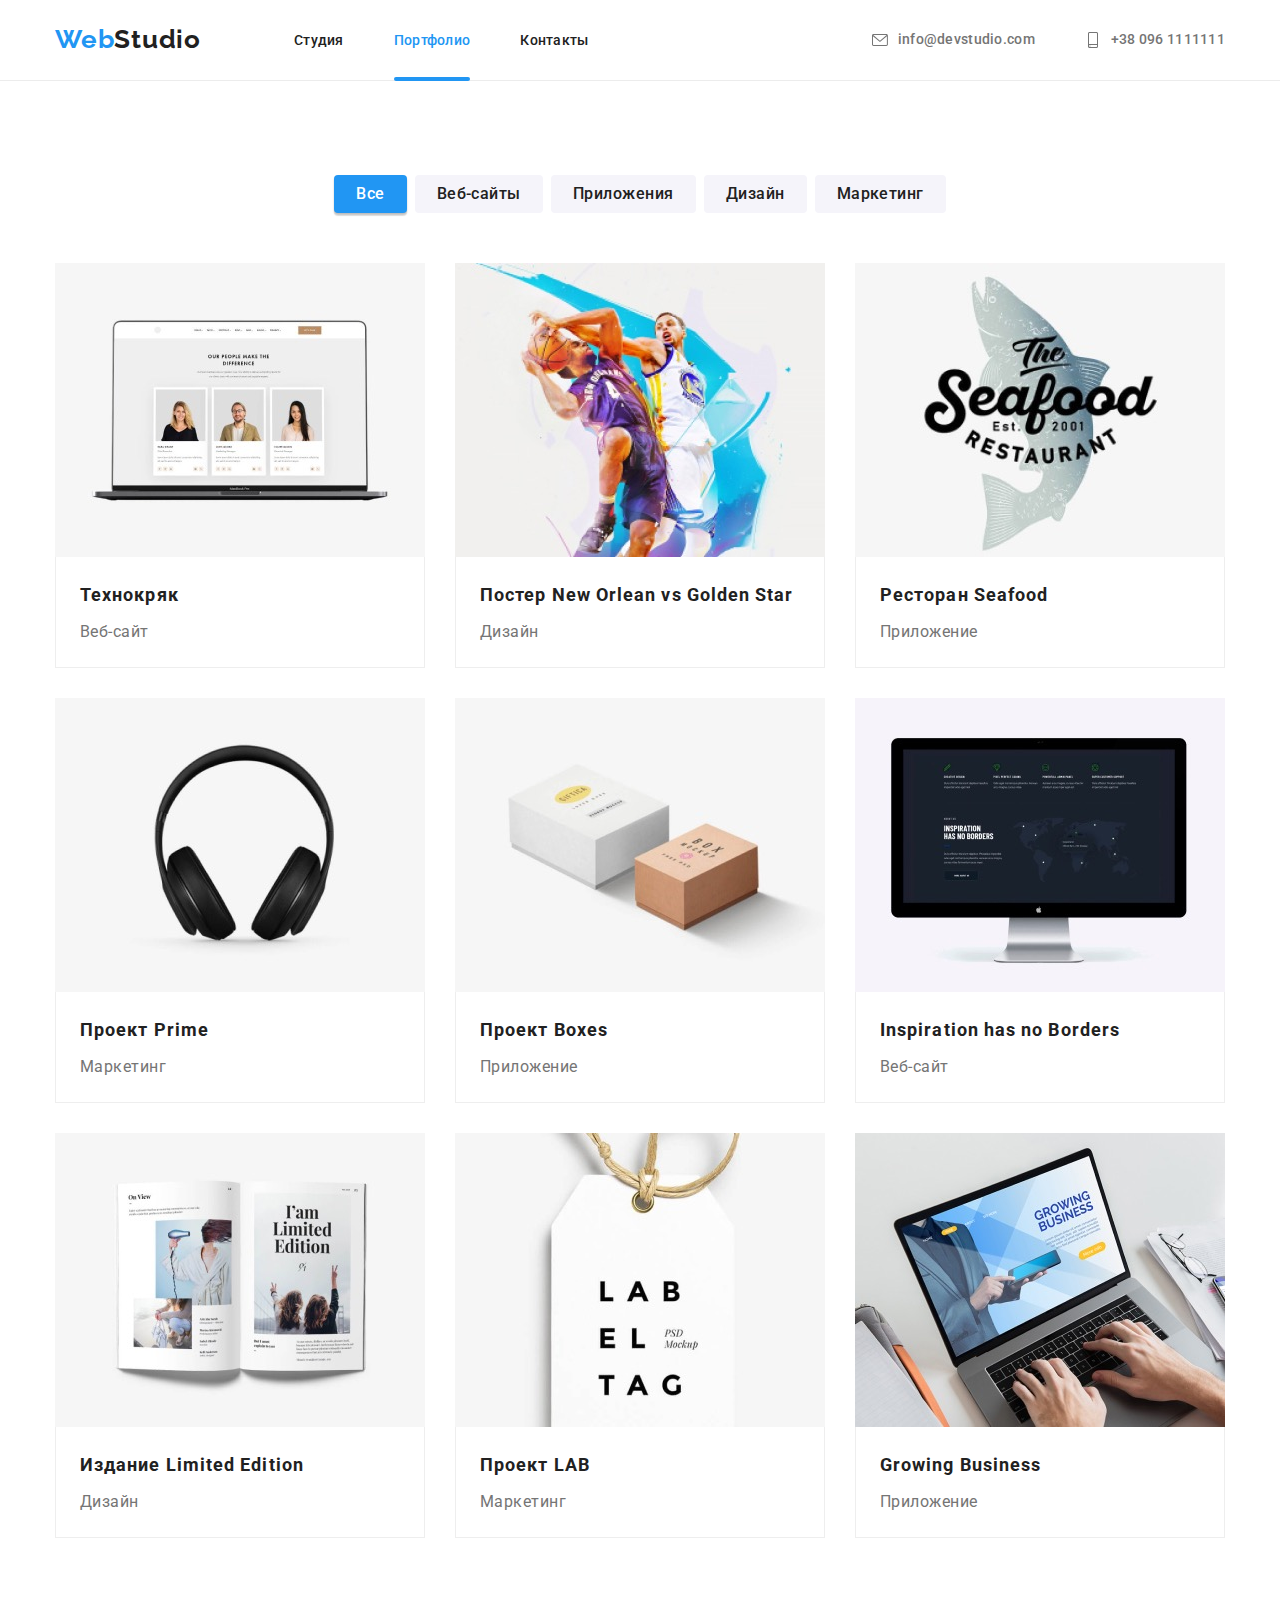
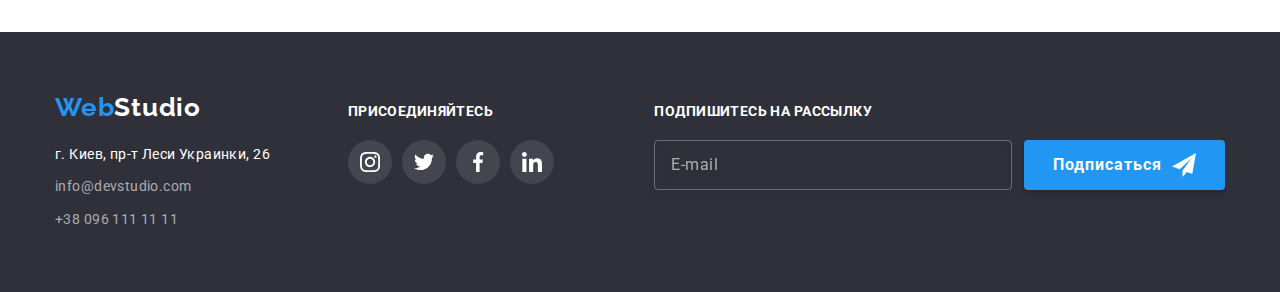
==== commit a17ddce2: "added scss" ====
--- a/portfolio.html
+++ b/portfolio.html
@@ -13,6 +13,7 @@
         rel="stylesheet">
     <link rel="stylesheet"
         href="https://cdnjs.cloudflare.com/ajax/libs/modern-normalize/1.1.0/modern-normalize.min.css">
+    <link rel="stylesheet" href="./css/main.min.css">
     <link rel="stylesheet" href="./css/styles.css">
 </head>
 
--- a/css/main.min.css
+++ b/css/main.min.css
@@ -0,0 +1,2 @@
+:root{--primary-color: #ffffff;--secondary-color: #212121;--third-color: #757575;--contacts-color: rgba(255, 255, 255, 0.6);--background-secondary-color: #f5f4fa;--background-color: #2f303a;--accent-color: #2196f3;--btn-hover-color: #188ce8;--icons-color: #afb1b8;--overlay-color: rgba(33, 150, 243, 0.9);--cubic: cubic-bezier(0.4, 0, 0.2, 1);--transition-time: 250ms}body{font-family:"Roboto", sans-serif;color:var(--secondary-color)}.list{list-style:none}.link{text-decoration:none}.section{padding-top:94px;padding-bottom:94px}button{cursor:pointer}a{text-decoration:none}p,h1,h2,h3,h4,h5,h6{margin:0}ul{margin:0;padding:0}img{display:block;max-width:100%;height:auto}.visually-hidden{position:absolute;width:1px;height:1px;margin:-1px;border:0;padding:0;white-space:nowrap;clip-path:inset(100%);clip:rect(0 0 0 0);overflow:hidden}.container{width:1200px;padding:0 15px;margin:0 auto}.header__logo,.footer__logo{font-family:"Raleway", sans-serif;font-weight:700;font-size:26px;line-height:1.19;letter-spacing:0.03em;color:var(--accent-color)}.header__logo{display:block;padding-top:24px;padding-bottom:25px;margin-right:93px}.studio__logo{font-family:"Raleway", sans-serif;font-weight:700;font-size:26px;line-height:1.19;letter-spacing:0.03em;color:var(--secondary-color)}.footer__studio-logo{font-family:"Raleway", sans-serif;font-weight:700;font-size:26px;line-height:1.19;letter-spacing:0.03em;color:var(--primary-color)}.backdrop{position:fixed;left:0px;top:0px;z-index:999;opacity:1;transition:opacity var(--transition-time) var(--cubic);width:100%;height:100%;background:rgba(0,0,0,0.2)}.backdrop.is-hidden{visibility:0;opacity:0;pointer-events:none}.backdrop.is-hidden .modal{transform:translate(-50%, -50%) scale(0.5)}.modal{position:absolute;top:50%;left:50%;padding:40px;transform:translate(-50%, -50%) scale(1);transition:transform var(--transition-time) var(--cubic);min-height:581px;min-width:528px;background:var(--primary-color);box-shadow:0px 1px 3px rgba(0,0,0,0.12),0px 1px 1px rgba(0,0,0,0.14),0px 2px 1px rgba(0,0,0,0.2);border-radius:4px}.modal__title{margin-bottom:30px;font-weight:700;font-size:20px;line-height:1.15;text-align:center;letter-spacing:0.03em;color:var(--secondary-color)}.modal__form-field{margin-bottom:10px}.modal__form-field:nth-child(4n){margin-bottom:18px}.modal__form-field:nth-child(5n){margin-bottom:32px}.modal__input,.feedback__txt{border:1px solid rgba(33,33,33,0.2);border-radius:4px;outline:none;color:var(--third-color);font-size:16px;line-height:1.16;letter-spacing:0.01em;transition:border-color var(--transition-time) var(--cubic);cursor:pointer}.modal-input__wrap{position:relative;width:100%;height:40px}.modal__input{width:100%;height:40px;padding-right:10px;padding-left:42px}.modal__input:focus{border-color:var(--accent-color)}.modal__input:focus+.input__icon{fill:var(--accent-color)}.input__icon{position:absolute;top:50%;transform:translateY(-50%);left:12px;transition:fill var(--transition-time) var(--cubic)}.input__title{display:block;margin-bottom:4px;font-size:12px;line-height:1.16;letter-spacing:0.01em;color:var(--third-color)}.feedback__txt{width:100%;height:120px;padding:12px 16px;resize:none}.feedback__txt:focus{border-color:var(--accent-color)}.feedback__txt::placeholder{font-size:14px;line-height:1.16;letter-spacing:0.01em;color:rgba(117,117,117,0.5)}.terms__check{font-size:14px;line-height:1.71;letter-spacing:0.03em;display:flex;align-items:center;justify-content:center;color:var(--third-color)}.terms__check span{width:16px;height:15px;border:2px solid var(--secondary-color);border-radius:2px;transition:background-color var(--transition-time) var(--cubic),border var(--transition-time) var(--cubic);display:flex;margin-right:6px}.icon__check{fill:transparent;transition:fill var(--transition-time) var(--cubic)}.modal__check:checked+.terms__check span{background-color:var(--accent-color);border:none}.modal__check:checked+.terms__check span .icon__check{fill:var(--primary-color)}.terms__link{font-size:14px;line-height:1.71;letter-spacing:0.03em;text-decoration:underline;text-decoration-skip-ink:none;color:var(--accent-color)}.submit__btn{display:flex;margin:auto auto;padding:10px 55px;align-items:center;text-align:center;background-color:var(--accent-color);box-shadow:0px 4px 4px rgba(0,0,0,0.15);border-radius:4px;border:none;color:var(--primary-color);font-family:inherit;font-weight:700;font-size:16px;line-height:1.87;letter-spacing:0.06em;transition:background-color var(--transition-time) var(--cubic)}.submit__btn:hover,.submit__btn:focus{background-color:var(--btn-hover-color)}.modal-close__btn{position:absolute;top:8px;right:8px;width:30px;height:30px;color:var(--secondary-color);background:var(--primary-color);border:1px solid rgba(0,0,0,0.1);border-radius:50%;transition:color var(--transition-time) var(--cubic)}.modal-close__icon{position:absolute;top:50%;left:50%;transform:translate(-50%, -50%);fill:currentColor}.modal-close__icon:hover,.modal-close__icon:focus{color:var(--accent-color)}.header{border-bottom:1px solid #ececec}.main-nav,.header__list{display:flex;align-items:center}.header__nav{display:flex;margin-right:auto}.header__link.current:after{content:"";position:absolute;bottom:-1px;left:0;width:100%;height:4px;background:var(--accent-color);border-radius:2px}.header__item:not(:last-child){margin-right:50px}.header__link{transition:color var(--transition-time) var(--cubic);position:relative;padding:32px 0 32px 0;font-weight:500;font-size:14px;line-height:1.14;letter-spacing:0.02em;color:var(--secondary-color)}.header-contact__list{display:flex}.header-contact__item:not(:last-child){margin-right:50px}.header-contact__item{display:flex;align-items:center}.header__link:hover,.header__link:focus,.header-mail__link:hover,.header-mail__link:focus,.header-tel__link:hover,.header-tel__link:focus,.header__list .link.current{color:var(--accent-color)}.header__link:hover,.header__link:focus,.header-mail__link:hover,.header-mail__link:focus,.header-tel__link:hover,.header-tel__link:focus{color:var(--accent-color)}.header-mail__link,.header-tel__link{transition:color var(--transition-time) var(--cubic);display:flex;padding:32px 0 32px 0;font-weight:500;font-size:14px;line-height:1.14;letter-spacing:0.02em;color:var(--third-color)}.mail__icon,.tel__icon{margin-right:10px;fill:currentColor}.hero{margin-left:auto;margin-right:auto;background-color:var(--background-color);background-image:linear-gradient(rgba(47,48,58,0.4), rgba(47,48,58,0.4)),url(../images/hero-bg.jpg);background-repeat:no-repeat;background-position:center;background-size:cover;max-width:1600px}.hero.section{padding-top:200px;padding-bottom:200px}.hero__title{margin-bottom:30px;margin-left:auto;margin-right:auto;max-width:696px;font-weight:900;font-size:44px;line-height:1.36;text-align:center;letter-spacing:0.06em;text-transform:uppercase;color:var(--primary-color)}.hero__btn{transition:background-color var(--transition-time) var(--cubic);display:flex;margin-left:auto;margin-right:auto;padding:10px 32px;font-family:inherit;font-weight:700;font-size:16px;line-height:1.87;align-items:center;text-align:center;letter-spacing:0.06em;background-color:var(--accent-color);color:var(--primary-color);box-shadow:0px 4px 4px rgba(0,0,0,0.15);border-radius:4px;border:none}.hero__btn:hover,.hero__btn:focus{background-color:var(--btn-hover-color)}.about__list{display:flex}.about__item{flex-basis:calc((100% - 60px) / 4)}.about__item:not(:last-child){margin-right:30px}.about-item__title{margin-bottom:10px;font-weight:700;font-size:14px;line-height:1.14;letter-spacing:0.03em;text-transform:uppercase;color:var(--secondary-color)}.about-item__text{font-size:14px;line-height:1.71;letter-spacing:0.03em;color:var(--third-color)}.about__icon-box{display:flex;justify-content:center;align-items:center;margin-bottom:30px;width:270px;height:120px;background-color:var(--background-secondary-color)}.we-do.section{padding-top:0px}.we-do__title{margin-bottom:50px;font-weight:700;font-size:36px;line-height:1.17;text-align:center;letter-spacing:0.03em;color:var(--secondary-color)}.we-do__list{display:flex}.we-do__item:not(:last-child){margin-right:30px}.we-do__item{flex-basis:calc((100% - 60px) / 3)}.we-do__thumb{position:relative}.we-do__box{position:absolute;bottom:0;left:0;width:370px;height:70px;display:flex;justify-content:center;align-items:center;background:rgba(47,48,58,0.8)}.we-do__text{font-weight:700;font-size:14px;line-height:1.14;letter-spacing:0.03em;text-transform:uppercase;color:var(--primary-color)}.team{background-color:var(--background-secondary-color)}.team__title{margin-bottom:50px;font-weight:700;font-size:36px;line-height:1.17;text-align:center;letter-spacing:0.03em;color:var(--secondary-color)}.team__list{display:flex}.team__item{flex-basis:calc((100% - 60px) / 4);background-color:var(--primary-color);box-shadow:0px 1px 3px rgba(0,0,0,0.12),0px 1px 1px rgba(0,0,0,0.14),0px 2px 1px rgba(0,0,0,0.2);border-radius:0px 0px 4px 4px}.team__item:not(:last-child){margin-right:30px}.team__content{padding:30px 32px;text-align:center}.team__name{margin-bottom:10px;font-weight:500;font-size:16px;line-height:1.19;letter-spacing:0.03em;color:var(--secondary-color)}.team__job{margin-bottom:16px;font-size:16px;line-height:1.19;letter-spacing:0.03em;color:var(--third-color)}.team-social__list{display:flex;justify-content:center}.team-social__item{width:44px;height:44px}.team-social__item:not(:last-child){margin-right:10px}.team-social__link{transition:background-color var(--transition-time) var(--cubic);display:flex;align-items:center;justify-content:center;width:100%;height:100%;border-radius:50%}.team-social__link:hover,.team-social__link:focus{background-color:var(--accent-color)}.team-social__link:hover .team-social__icon,.team-social__link:focus .team-social__icon{fill:var(--primary-color)}.team-social__icon{transition:fill var(--transition-time) var(--cubic);fill:var(--icons-color)}.clients__title{margin-bottom:50px;font-weight:700;font-size:36px;line-height:1.17;text-align:center;letter-spacing:0.03em;color:var(--secondary-color)}.clients__list{display:flex}.clients__item{display:flex;justify-content:center;align-items:center}.clients__item:not(:last-child){margin-right:30px}.clients__link{transition:border var(--transition-time) var(--cubic),color var(--transition-time) var(--cubic);display:flex;justify-content:center;align-items:center;width:170px;height:92px;color:var(--icons-color);border:1px solid var(--icons-color);border-radius:4px}.clients__link:hover,.clients__link:focus{border-color:var(--accent-color);color:var(--accent-color)}.clients__icon{transition:fill var(--transition-time) var(--cubic);fill:currentColor}.footer{background-color:var(--background-color)}.footer{display:flex;padding-top:60px;padding-bottom:60px}.footer__container{display:flex;justify-content:space-between;align-items:baseline}.footer-address__block{max-width:231px;margin-right:70px}.footer__logo{display:flex;margin-bottom:20px}.footer__item:not(:last-child){margin-bottom:9px}.footer-address__link{display:flex;font-style:normal;font-size:14px;line-height:1.71;letter-spacing:0.03em;color:var(--primary-color)}.footer-mail__link,.footer-tel__link{transition:color var(--transition-time) var(--cubic);font-style:normal;font-size:14px;line-height:1.71;letter-spacing:0.03em;color:var(--contacts-color)}.footer-mail__link:hover,.footer-mail__link:focus,.footer-tel__link:hover,.footer-tel__link:focus{color:var(--accent-color)}.social-footer{margin-right:93px}.social-footer__title{display:flex;margin-bottom:20px;font-weight:700;font-size:14px;line-height:1.14;letter-spacing:0.03em;text-transform:uppercase;color:var(--primary-color)}.social-footer__list{display:flex}.social-footer__item{width:44px;height:44px}.social-footer__item:not(:last-child){margin-right:10px}.social-footer__link{transition:background-color var(--transition-time) var(--cubic);width:100%;height:100%;border-radius:50%;display:flex;align-items:center;justify-content:center;background-color:rgba(255,255,255,0.1)}.social-footer__link:hover,.social-footer__link:focus{background-color:var(--accent-color)}.social-footer__icon{fill:var(--primary-color)}.sign-up__form{display:flex}.sign-up__title{display:flex;margin-bottom:20px;font-weight:700;font-size:14px;line-height:1.14;letter-spacing:0.03em;text-transform:uppercase;color:var(--primary-color)}.sign-up__input{width:358px;height:50px;padding:15px 16px;margin-right:12px;color:var(--primary-color);background-color:transparent;border:1px solid rgba(255,255,255,0.3);filter:drop-shadow(0px 4px 4px rgba(0,0,0,0.15));border-radius:4px;outline:none;transition:border-color var(--transition-time) var(--cubic);cursor:pointer}.sign-up__input::placeholder{font-size:16px;line-height:1.25;display:flex;align-items:center;letter-spacing:0.03em;color:rgba(255,255,255,0.6);transition:color var(--transition-time) var(--cubic)}.sign-up__input:focus{border-color:var(--accent-color)}.sign-up__input:focus::placeholder{color:var(--primary-color)}.sign-up__btn{height:50px;padding:10px 29px;display:flex;align-items:center;text-align:center;font-family:inherit;font-weight:700;font-size:16px;line-height:1.87;letter-spacing:0.06em;background-color:var(--accent-color);box-shadow:0px 4px 4px rgba(0,0,0,0.15);border-radius:4px;border:none;color:var(--primary-color);transition:background-color var(--transition-time) var(--cubic)}.sign-up__btn:hover,.sign-up__btn:focus{background-color:var(--btn-hover-color)}.sign-up__icon{margin-left:10px;fill:var(--primary-color)}.products__nav{display:flex;justify-content:center;margin-bottom:50px}.products-nav__item:not(:last-child){margin-right:8px}.products-nav__btn{transition:background-color var(--transition-time) var(--cubic),color var(--transition-time) var(--cubic),box-shadow var(--transition-time) var(--cubic);padding:6px 22px 6px 22px;font-family:inherit;font-weight:500;font-size:16px;line-height:1.62;text-align:center;letter-spacing:0.03em;border-radius:4px;outline:none;border:none;color:var(--secondary-color);background-color:var(--background-secondary-color)}.products-nav__btn:hover,.products-nav__btn:focus,.products__nav .products-nav__btn.current__btn{color:var(--primary-color);background:var(--accent-color);box-shadow:0px 3px 1px rgba(0,0,0,0.1),0px 1px 2px rgba(0,0,0,0.08),0px 2px 2px rgba(0,0,0,0.12)}.products__list{display:flex;flex-wrap:wrap}.products__item{flex-basis:calc((100% - 60px) / 3);margin-right:30px;margin-bottom:30px}.products__item:hover{box-shadow:0px 1px 1px rgba(0,0,0,0.12),0px 4px 4px rgba(0,0,0,0.06),1px 4px 6px rgba(0,0,0,0.16)}.products__link{display:block;transition:box-shadow var(--transition-time) var(--cubic)}.products__link:hover,.products__link:focus{box-shadow:0px 1px 1px rgba(0,0,0,0.12),0px 4px 4px rgba(0,0,0,0.06),1px 4px 6px rgba(0,0,0,0.16)}.products__item:nth-child(3n){margin-right:0}.products__item:nth-last-child(-n+3){margin-bottom:0px}.products__thumb{position:relative;overflow:hidden}.products__overlay{position:absolute;width:100%;height:100%;top:0;left:0;background-color:var(--overlay-color)}.products-overlay__text{position:absolute;top:0;left:0;opacity:0;padding:63px 24px;font-size:18px;line-height:1.56;letter-spacing:0.03em;color:var(--primary-color)}.products__overlay,.products-overlay__text{transform:translateY(101%);transition:transform var(--transition-time) var(--cubic),opacity var(--transition-time) var(--cubic)}.products__item:hover .products__overlay,.products__item:hover .products-overlay__text,.products__link:focus .products__overlay,.products__link:focus .products-overlay__text{transform:translateY(0);opacity:1}.border__wrap{border:1px solid #eeeeee;border-top:0px;padding:20px 24px}.products-item__title{margin-bottom:4px;font-weight:700;font-size:18px;line-height:2;letter-spacing:0.06em;color:var(--secondary-color)}.products-item__text{font-weight:400;font-size:16px;line-height:1.87;letter-spacing:0.03em;color:var(--third-color)}.products__nav{display:flex;justify-content:center;margin-bottom:50px}.products-nav__item:not(:last-child){margin-right:8px}.products-nav__btn{transition:background-color var(--transition-time) var(--cubic),color var(--transition-time) var(--cubic),box-shadow var(--transition-time) var(--cubic);padding:6px 22px 6px 22px;font-family:inherit;font-weight:500;font-size:16px;line-height:1.62;text-align:center;letter-spacing:0.03em;border-radius:4px;outline:none;border:none;color:var(--secondary-color);background-color:var(--background-secondary-color)}.products-nav__btn:hover,.products-nav__btn:focus,.products__nav .products-nav__btn.current__btn{color:var(--primary-color);background:var(--accent-color);box-shadow:0px 3px 1px rgba(0,0,0,0.1),0px 1px 2px rgba(0,0,0,0.08),0px 2px 2px rgba(0,0,0,0.12)}.products__nav{display:flex;justify-content:center;margin-bottom:50px}.products-nav__item:not(:last-child){margin-right:8px}.products-nav__btn{transition:background-color var(--transition-time) var(--cubic),color var(--transition-time) var(--cubic),box-shadow var(--transition-time) var(--cubic);padding:6px 22px 6px 22px;font-family:inherit;font-weight:500;font-size:16px;line-height:1.62;text-align:center;letter-spacing:0.03em;border-radius:4px;outline:none;border:none;color:var(--secondary-color);background-color:var(--background-secondary-color)}.products-nav__btn:hover,.products-nav__btn:focus,.products__nav .products-nav__btn.current__btn{color:var(--primary-color);background:var(--accent-color);box-shadow:0px 3px 1px rgba(0,0,0,0.1),0px 1px 2px rgba(0,0,0,0.08),0px 2px 2px rgba(0,0,0,0.12)}.products__nav{display:flex;justify-content:center;margin-bottom:50px}.products-nav__item:not(:last-child){margin-right:8px}.products-nav__btn{transition:background-color var(--transition-time) var(--cubic),color var(--transition-time) var(--cubic),box-shadow var(--transition-time) var(--cubic);padding:6px 22px 6px 22px;font-family:inherit;font-weight:500;font-size:16px;line-height:1.62;text-align:center;letter-spacing:0.03em;border-radius:4px;outline:none;border:none;color:var(--secondary-color);background-color:var(--background-secondary-color)}.products-nav__btn:hover,.products-nav__btn:focus,.products__nav .products-nav__btn.current__btn{color:var(--primary-color);background:var(--accent-color);box-shadow:0px 3px 1px rgba(0,0,0,0.1),0px 1px 2px rgba(0,0,0,0.08),0px 2px 2px rgba(0,0,0,0.12)}
+/*# sourceMappingURL=main.min.css.map */